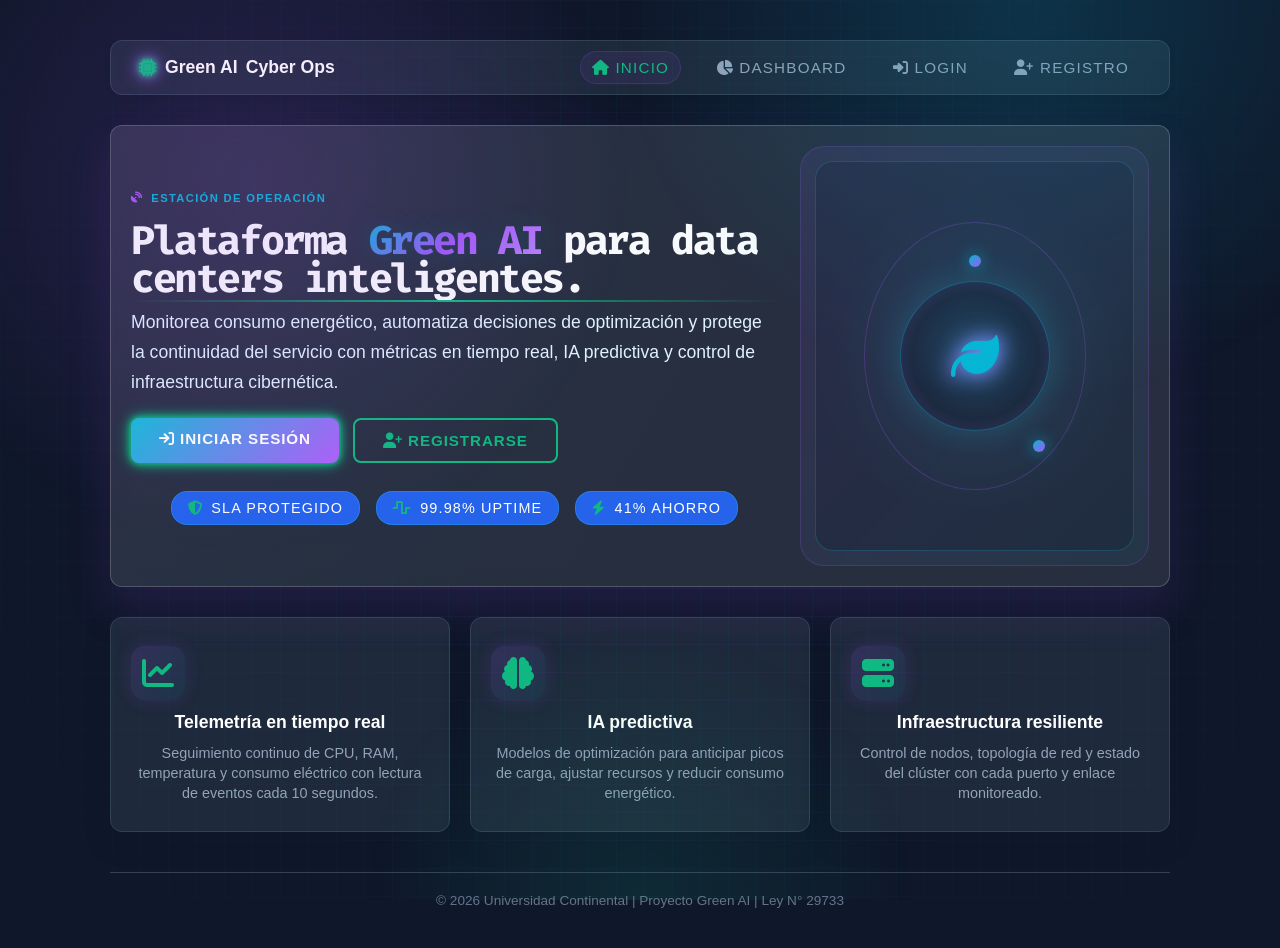
==== index.html @ 96926ebc "feat(frontend): cliente puro integrado con gateway de monitoreo" ====
<!DOCTYPE html>
<html lang="es">
<head>
  <meta charset="UTF-8" />
  <meta name="viewport" content="width=device-width, initial-scale=1.0" />
  <title>Green AI | Cyber Fleet</title>
  <link rel="preconnect" href="https://fonts.googleapis.com">
  <link rel="preconnect" href="https://fonts.gstatic.com" crossorigin>
  <link href="https://fonts.googleapis.com/css2?family=Inter:wght@400;500;600;700;800&family=Fira+Code:wght@400;500;600;700&display=swap" rel="stylesheet">
  <link rel="stylesheet" href="https://cdnjs.cloudflare.com/ajax/libs/font-awesome/6.4.0/css/all.min.css" />
  <link rel="stylesheet" href="styles.css" />
  <style>
        * {
            box-sizing: border-box;
        }

        body {
            background-color: #0f172a;
            color: #f8fafc;
            margin: 0;
            padding: 0;
            font-family: 'Segoe UI', Roboto, Helvetica, Arial, sans-serif;
            min-height: 100vh;
        }

        .landing-container {
            max-width: 1100px;
            margin: 0 auto;
            padding: 40px 20px;
        }

        /* --- NAVEGACIÓN --- */
        .navbar {
            display: flex;
            justify-content: space-between;
            align-items: center;
            padding: 16px 28px;
            background-color: #1e293b;
            border: 1px solid #334155;
            border-radius: 12px;
            margin-bottom: 30px;
            box-shadow: 0 4px 6px -1px rgba(0, 0, 0, 0.1);
        }

        .nav-brand {
            font-weight: 700;
            font-size: 1.1rem;
            color: #ffffff;
            display: flex;
            align-items: center;
            gap: 8px;
        }

        .nav-links a {
            color: #94a3b8;
            text-decoration: none;
            margin-left: 18px;
            font-weight: 500;
            font-size: 0.95rem;
            transition: color 0.2s;
        }

        .nav-links a:hover, 
        .nav-links a.active {
            color: #10b981;
        }

        /* --- HERO CARD --- */
        .hero-card {
            background-color: #1e293b;
            border: 1px solid #334155;
            border-radius: 16px;
            padding: 48px 40px;
            text-align: center;
            margin-bottom: 30px;
            box-shadow: 0 10px 15px -3px rgba(0, 0, 0, 0.3);
        }

        .hero-header {
            display: flex;
            align-items: center;
            justify-content: center;
            gap: 20px;
            margin-bottom: 32px;
        }

        .hero-logo {
            width: 64px;
            height: 64px;
            background: rgba(16, 185, 129, 0.15);
            border: 2px solid #10b981;
            border-radius: 14px;
            display: flex;
            align-items: center;
            justify-content: center;
            font-size: 32px;
            flex-shrink: 0;
        }

        .hero-text {
            text-align: left;
        }

        .hero-text h1 {
            color: #ffffff;
            margin: 0 0 6px 0;
            font-size: 1.65rem;
            font-weight: 700;
            line-height: 1.2;
        }

        .hero-text p {
            color: #94a3b8;
            margin: 0;
            font-size: 1rem;
        }

        .hero-buttons {
            display: flex;
            justify-content: center;
            gap: 16px;
        }

        /* --- BOTONES --- */
        .btn {
            padding: 12px 28px;
            border-radius: 8px;
            font-weight: 600;
            text-decoration: none;
            font-size: 0.95rem;
            display: inline-block;
            transition: all 0.2s ease;
            border: none;
            cursor: pointer;
        }

        .btn:hover {
            transform: translateY(-2px);
            box-shadow: 0 4px 12px rgba(0, 0, 0, 0.25);
        }

        .btn-blue {
            background-color: #2563eb;
            color: #ffffff;
        }

        .btn-blue:hover {
            background-color: #1d4ed8;
        }

        .btn-green {
            background-color: #10b981;
            color: #ffffff;
        }

        .btn-green:hover {
            background-color: #059669;
        }

        /* --- GRID CARACTERÍSTICAS --- */
        .features-grid {
            display: grid;
            grid-template-columns: repeat(3, 1fr);
            gap: 20px;
            margin-bottom: 40px;
        }

        @media (max-width: 768px) {
            .features-grid {
                grid-template-columns: 1fr;
            }
            .hero-header {
                flex-direction: column;
                text-align: center;
            }
            .hero-text {
                text-align: center;
            }
        }

        .feature-card {
            background-color: #1e293b;
            border: 1px solid #334155;
            border-radius: 12px;
            padding: 28px 20px;
            text-align: center;
        }

        .feature-card h3 {
            color: #ffffff;
            margin: 0 0 10px 0;
            font-size: 1.1rem;
            display: flex;
            align-items: center;
            justify-content: center;
            gap: 8px;
        }

        .feature-card p {
            color: #94a3b8;
            font-size: 0.9rem;
            line-height: 1.4;
            margin: 0;
        }

        /* --- FOOTER --- */
        footer {
            text-align: center;
            color: #64748b;
            font-size: 0.85rem;
            padding-top: 20px;
            border-top: 1px solid #334155;
        }

        /* Estilos adicionales para la temática Cyberpunk */
        .glass-panel {
            background: rgba(255, 255, 255, 0.1);
            backdrop-filter: blur(10px);
            border-radius: 12px;
            padding: 20px;
            margin-bottom: 30px;
            border: 1px solid rgba(255, 255, 255, 0.2);
        }

        .neon-icon {
            color: #10b981;
            text-shadow: 0 0 5px #10b981, 0 0 10px #10b981;
        }

        .neon-glow {
            box-shadow: 0 0 5px #10b981, 0 0 10px #10b981, 0 0 15px #10b981;
        }

        .highlight {
            color: #10b981;
            text-shadow: 0 0 5px #10b981, 0 0 10px #10b981;
        }

        .hero-title {
            font-family: 'Fira Code', monospace;
            font-size: 2.5rem;
            margin: 0 0 10px 0;
            position: relative;
            display: inline-block;
        }

        .hero-title::after {
            content: '';
            position: absolute;
            width: 100%;
            height: 2px;
            bottom: -4px;
            left: 0;
            background: linear-gradient(90deg, transparent, #10b981, transparent);
        }

        .hero-subtitle {
            font-size: 1.1rem;
            margin: 0 0 20px 0;
            color: #e0f2fe;
        }

        .btn-primary {
            background-color: #2563eb;
            color: #ffffff;
            position: relative;
            overflow: hidden;
        }

        .btn-primary::after {
            content: '';
            position: absolute;
            width: 300%;
            height: 300%;
            top: 50%;
            left: 50%;
            background: rgba(255, 255, 255, 0.1);
            transform: translate(-50%, -50%) rotate(30deg);
            z-index: 0;
            opacity: 0.7;
        }

        .btn-primary:hover {
            background-color: #1d4ed8;
        }

        .btn-secondary {
            background-color: transparent;
            color: #10b981;
            border: 2px solid #10b981;
        }

        .btn-secondary:hover {
            background-color: #10b981;
            color: #ffffff;
        }

        .feature-grid {
            display: grid;
            grid-template-columns: repeat(auto-fit, minmax(250px, 1fr));
            gap: 20px;
            margin-bottom: 40px;
        }

        .feature-card {
            background-color: #1e293b;
            border: 1px solid #334155;
            border-radius: 12px;
            padding: 28px 20px;
            text-align: center;
            transition: transform 0.3s;
        }

        .feature-card:hover {
            transform: translateY(-5px);
            box-shadow: 0 4px 12px rgba(0, 0, 0, 0.2);
        }

        .feature-icon {
            font-size: 2rem;
            margin-bottom: 12px;
            color: #10b981;
        }

        .hero-badges {
            display: flex;
            justify-content: center;
            gap: 16px;
            margin-top: 20px;
        }

        .hero-stat {
            background-color: #2563eb;
            padding: 8px 16px;
            border-radius: 16px;
            font-size: 0.9rem;
            display: flex;
            align-items: center;
            gap: 8px;
            color: #ffffff;
        }

        .hero-stat i {
            color: #10b981;
        }
    </style>
</head>
<body class="landing-page page-shell">

    <div class="landing-container">
        <!-- Navegación Superior -->
        <nav class="navbar">
            <div class="nav-brand">
                <i class="fa-solid fa-microchip neon-icon"></i>
                Green AI <span>Cyber Ops</span>
            </div>
            <div class="nav-links">
                <a class="nav-link active" href="index.html"><i class="fa-solid fa-house"></i> Inicio</a>
                <a class="nav-link" href="dashboard.html"><i class="fa-solid fa-chart-pie"></i> Dashboard</a>
                <a class="nav-link" href="login.html"><i class="fa-solid fa-right-to-bracket"></i> Login</a>
                <a class="nav-link" href="register.html"><i class="fa-solid fa-user-plus"></i> Registro</a>
            </div>
        </nav>

        <!-- Tarjeta Principal (Hero) -->
        <main class="hero-panel glass-panel">
            <div class="hero-layout">
                <div>
                    <div class="eyebrow"><i class="fa-solid fa-satellite-dish"></i> Estación de operación</div>
                    <h1 class="hero-title">Plataforma <span class="highlight">Green AI</span> para data centers inteligentes.</h1>
                    <p class="hero-subtitle">
                        Monitorea consumo energético, automatiza decisiones de optimización y protege la continuidad del servicio
                        con métricas en tiempo real, IA predictiva y control de infraestructura cibernética.
                    </p>

                    <div class="hero-actions">
                        <a class="btn btn-primary neon-glow" href="login.html"><i class="fa-solid fa-arrow-right-to-bracket"></i> Iniciar sesión</a>
                        <a class="btn btn-secondary" href="register.html"><i class="fa-solid fa-user-plus"></i> Registrarse</a>
                    </div>

                    <div class="hero-badges" aria-label="Indicadores de plataforma">
                        <span class="hero-stat"><i class="fa-solid fa-shield-halved"></i> SLA protegido</span>
                        <span class="hero-stat"><i class="fa-solid fa-wave-square"></i> 99.98% uptime</span>
                        <span class="hero-stat"><i class="fa-solid fa-bolt"></i> 41% ahorro</span>
                    </div>
                </div>

                <div class="hero-visual" aria-label="Visualización futurista">
                    <div class="hero-orbit"></div>
                    <div class="center-core"><i class="fa-solid fa-leaf neon-icon"></i></div>
                </div>
            </div>
        </main>

        <!-- Sección de Características -->
        <section class="feature-grid" aria-label="Características">
            <article class="feature-card">
                <div class="feature-icon"><i class="fa-solid fa-chart-line"></i></div>
                <h3>Telemetría en tiempo real</h3>
                <p>Seguimiento continuo de CPU, RAM, temperatura y consumo eléctrico con lectura de eventos cada 10 segundos.</p>
            </article>

            <article class="feature-card">
                <div class="feature-icon"><i class="fa-solid fa-brain"></i></div>
                <h3>IA predictiva</h3>
                <p>Modelos de optimización para anticipar picos de carga, ajustar recursos y reducir consumo energético.</p>
            </article>

            <article class="feature-card">
                <div class="feature-icon"><i class="fa-solid fa-server"></i></div>
                <h3>Infraestructura resiliente</h3>
                <p>Control de nodos, topología de red y estado del clúster con cada puerto y enlace monitoreado.</p>
            </article>
        </section>

        <!-- Pie de página -->
        <footer>
            © 2026 Universidad Continental | Proyecto Green AI | Ley N° 29733
        </footer>
    </div>

</body>
</html>
---- styles.css ----
/* ==================================================================
   VARIABLES GLOBALES & TEMAS
   ================================================================== */
:root {
  --bg-primary: #080C14;
  --bg-secondary: #0F172A;
  --bg-panel: rgba(15, 23, 42, 0.75);
  --bg-panel-strong: rgba(15, 23, 42, 0.9);
  --border-soft: rgba(168, 85, 247, 0.25);
  --border-cyan: rgba(34, 211, 238, 0.35);
  --border-green: rgba(16, 185, 129, 0.35);
  --neon-purple: #A855F7;
  --neon-purple-strong: #9333EA;
  --neon-cyan: #06B6D4;
  --neon-cyan-strong: #22D3EE;
  --neon-green: #10B981;
  --neon-amber: #F59E0B;
  --neon-red: #EF4444;
  --text-main: #E2E8F0;
  --text-strong: #F8FAFC;
  --text-muted: #94A3B8;
  --shadow-purple: rgba(168, 85, 247, 0.25);
  --shadow-cyan: rgba(6, 182, 212, 0.35);
  --shadow-green: rgba(16, 185, 129, 0.3);
  --shadow-amber: rgba(245, 158, 11, 0.3);
  --mono: 'Fira Code', 'JetBrains Mono', 'Consolas', monospace;
  --sans: 'Inter', 'Segoe UI', 'Roboto', sans-serif;
  --radius: 18px;
  --radius-sm: 12px;
  --transition: 0.25s ease;
  --primary-color: var(--neon-cyan);
  --accent-glow: rgba(34, 211, 238, 0.28);
}

/* Paleta Modo Claro */
body.light-mode {
    --bg-primary: #f8fafc;
    --bg-secondary: #ffffff;
    --bg-card: #ffffff;
    --border-color: #e2e8f0;
    
    --text-main: #0f172a;
    --text-muted: #64748b;

    --badge-green-bg: rgba(16, 185, 129, 0.12);
    --badge-cyan-bg: rgba(6, 182, 212, 0.12);
    --badge-violet-bg: rgba(139, 92, 246, 0.12);
}

/* ==================================================================
   ESTILOS GENERALES
   ================================================================== */
* {
  box-sizing: border-box;
}

html {
  scroll-behavior: smooth;
}

body {
  margin: 0;
  min-height: 100vh;
  background: var(--bg-primary);
  color: var(--text-main);
  font-family: var(--sans);
  position: relative;
  overflow-x: hidden;
}

body::before {
  content: "";
  position: fixed;
  inset: 0;
  background-image:
    linear-gradient(rgba(168, 85, 247, 0.06) 1px, transparent 1px),
    linear-gradient(90deg, rgba(6, 182, 212, 0.06) 1px, transparent 1px);
  background-size: 28px 28px;
  mask-image: radial-gradient(circle at center, rgba(0,0,0,1), rgba(0,0,0,0.2));
  pointer-events: none;
  z-index: 0;
}

body::after {
  content: "";
  position: fixed;
  inset: 0;
  background: radial-gradient(circle at 20% 20%, rgba(168, 85, 247, 0.16), transparent 30%),
    radial-gradient(circle at 80% 0%, rgba(6, 182, 212, 0.18), transparent 30%),
    radial-gradient(circle at 50% 100%, rgba(16, 185, 129, 0.12), transparent 25%);
  pointer-events: none;
  z-index: 0;
}

img, svg, canvas {
  display: block;
  max-width: 100%;
}

a {
  color: inherit;
  text-decoration: none;
}

button, input, select {
  font: inherit;
}

.mono {
  font-family: var(--mono);
}

.glass-panel {
  background: var(--bg-panel);
  backdrop-filter: blur(16px);
  border: 1px solid var(--border-soft);
  box-shadow: 0 8px 32px 0 var(--shadow-purple);
}

.neon-glow {
  box-shadow: 0 0 20px rgba(6, 182, 212, 0.55);
}

.neon-icon {
  filter: drop-shadow(0 0 8px rgba(168, 85, 247, 0.85));
}

.status-dot {
  display: inline-flex;
  align-items: center;
  justify-content: center;
  width: 10px;
  height: 10px;
  border-radius: 50%;
  background: var(--neon-green);
  box-shadow: 0 0 14px rgba(16, 185, 129, 0.9);
}

.page-shell {
  position: relative;
  z-index: 1;
}

.topbar {
  width: min(1280px, calc(100% - 32px));
  margin: 28px auto 24px;
  display: flex;
  align-items: center;
  justify-content: space-between;
  gap: 16px;
  padding: 18px 26px;
  border-radius: var(--radius);
  background: rgba(15, 23, 42, 0.7);
  border: 1px solid var(--border-soft);
  box-shadow: 0 18px 38px rgba(15, 23, 42, 0.3);
}

.brand-group {
  display: flex;
  align-items: center;
  gap: 12px;
}

.brand-mark {
  width: 40px;
  height: 40px;
  display: grid;
  place-items: center;
  border-radius: 12px;
  background: linear-gradient(135deg, rgba(168, 85, 247, 0.18), rgba(6, 182, 212, 0.13));
  border: 1px solid rgba(168, 85, 247, 0.5);
  color: var(--neon-cyan);
  box-shadow: 0 0 20px rgba(6, 182, 212, 0.2);
}

.brand-name {
  font-weight: 700;
  font-size: 1.1rem;
  letter-spacing: 0.08em;
  text-transform: uppercase;
}

.brand-name span {
  color: var(--text-muted);
  font-weight: 600;
}

.brand-badge {
  display: inline-flex;
  align-items: center;
  gap: 8px;
  padding: 6px 10px;
  border-radius: 999px;
  font-size: 0.72rem;
  letter-spacing: 0.08em;
  text-transform: uppercase;
  color: var(--neon-cyan);
  background: rgba(6, 182, 212, 0.08);
  border: 1px solid rgba(6, 182, 212, 0.25);
}

.topbar-actions {
  display: flex;
  align-items: center;
  gap: 12px;
  flex-wrap: wrap;
  justify-content: flex-end;
}

.cluster-pill {
  display: inline-flex;
  align-items: center;
  gap: 9px;
  padding: 8px 12px;
  font-size: 0.72rem;
  letter-spacing: 0.08em;
  text-transform: uppercase;
  border-radius: 999px;
  background: rgba(16, 185, 129, 0.08);
  border: 1px solid rgba(16, 185, 129, 0.4);
  color: var(--neon-green);
}

.clock {
  min-width: 110px;
  text-align: center;
  padding: 8px 12px;
  border-radius: 10px;
  background: rgba(15, 23, 42, 0.9);
  border: 1px solid rgba(168, 85, 247, 0.2);
  font-family: var(--mono);
  font-size: 0.82rem;
  color: var(--text-strong);
}

.user-pill {
  display: inline-flex;
  align-items: center;
  gap: 8px;
  padding: 8px 12px;
  border-radius: 10px;
  background: rgba(168, 85, 247, 0.08);
  border: 1px solid rgba(168, 85, 247, 0.18);
  color: var(--text-strong);
}

.role-pill {
  display: inline-flex;
  align-items: center;
  justify-content: center;
  padding: 8px 12px;
  border-radius: 999px;
  background: rgba(6, 182, 212, 0.08);
  border: 1px solid rgba(6, 182, 212, 0.3);
  color: var(--neon-cyan);
  letter-spacing: 0.08em;
  font-size: 0.68rem;
  text-transform: uppercase;
  font-weight: 700;
}

.user-pill i {
  color: var(--neon-purple);
}

.btn {
  border: 1px solid transparent;
  border-radius: 12px;
  padding: 10px 18px;
  font-weight: 700;
  letter-spacing: 0.06em;
  text-transform: uppercase;
  font-size: 0.72rem;
  display: inline-flex;
  align-items: center;
  justify-content: center;
  gap: 8px;
  cursor: pointer;
  transition: transform var(--transition), box-shadow var(--transition), border-color var(--transition), background var(--transition);
}

.btn:hover {
  transform: translateY(-1px);
}

.btn-primary {
  background: linear-gradient(135deg, var(--neon-cyan) 0%, var(--neon-purple) 100%);
  color: var(--text-strong);
  box-shadow: 0 0 22px rgba(6, 182, 212, 0.32);
}

.btn-primary:hover {
  box-shadow: 0 0 26px rgba(6, 182, 212, 0.6);
}

.btn-secondary {
  background: rgba(15, 23, 42, 0.7);
  border-color: rgba(148, 163, 184, 0.2);
  color: var(--text-strong);
}

.btn-secondary:hover {
  border-color: rgba(6, 182, 212, 0.32);
  box-shadow: 0 0 18px rgba(6, 182, 212, 0.08);
}

.landing-shell,
.auth-shell,
.dashboard-shell,
.network-shell {
  width: min(1280px, calc(100% - 32px));
  margin: 0 auto 36px;
  position: relative;
  z-index: 1;
}

.landing-nav {
  margin-top: 28px;
  display: flex;
  justify-content: space-between;
  align-items: center;
  gap: 16px;
  padding: 18px 24px;
  border-radius: var(--radius);
  background: rgba(15, 23, 42, 0.65);
  border: 1px solid var(--border-soft);
  box-shadow: 0 12px 32px rgba(168, 85, 247, 0.08);
}

.landing-nav .nav-links {
  display: flex;
  align-items: center;
  gap: 14px;
  flex-wrap: wrap;
}

.nav-link {
  color: var(--text-muted);
  font-size: 0.8rem;
  letter-spacing: 0.08em;
  text-transform: uppercase;
  padding: 8px 12px;
  border-radius: 999px;
  transition: color var(--transition), background var(--transition), box-shadow var(--transition);
}

.nav-link:hover,
.nav-link.active {
  background: rgba(168, 85, 247, 0.08);
  color: var(--text-strong);
  box-shadow: inset 0 0 0 1px rgba(168, 85, 247, 0.18);
}

.hero-panel {
  margin-top: 24px;
  padding: 44px 32px;
  border-radius: 26px;
  background: linear-gradient(160deg, rgba(15, 23, 42, 0.9), rgba(15, 23, 42, 0.72));
  border: 1px solid var(--border-soft);
  box-shadow: 0 24px 48px rgba(168, 85, 247, 0.12);
  position: relative;
  overflow: hidden;
}

.hero-panel::before {
  content: "";
  position: absolute;
  inset: 0;
  background: linear-gradient(120deg, rgba(168, 85, 247, 0.05), rgba(6, 182, 212, 0.02), transparent 60%);
  pointer-events: none;
}

.hero-layout {
  position: relative;
  display: grid;
  grid-template-columns: 1.3fr 0.7fr;
  gap: 22px;
  align-items: center;
}

.eyebrow {
  display: inline-flex;
  align-items: center;
  gap: 8px;
  color: var(--neon-cyan);
  font-size: 0.7rem;
  font-weight: 700;
  letter-spacing: 0.12em;
  text-transform: uppercase;
  margin-bottom: 18px;
}

.eyebrow i {
  color: var(--neon-purple);
}

.hero-title {
  font-size: clamp(2.5rem, 5vw, 4.4rem);
  line-height: 0.96;
  margin: 0 0 18px;
  letter-spacing: -0.06em;
}

.hero-title .highlight {
  background: linear-gradient(135deg, var(--neon-cyan) 0%, var(--neon-purple) 48%, #C084FC 100%);
  -webkit-background-clip: text;
  background-clip: text;
  color: transparent;
  text-shadow: 0 0 30px rgba(6, 182, 212, 0.2);
}

.hero-subtitle {
  max-width: 670px;
  margin: 0 0 28px;
  color: var(--text-muted);
  font-size: 1.05rem;
  line-height: 1.7;
}

.hero-actions {
  display: flex;
  flex-wrap: wrap;
  gap: 14px;
  margin-bottom: 28px;
}

.hero-badges {
  display: flex;
  flex-wrap: wrap;
  gap: 10px;
}

.hero-stat {
  padding: 10px 14px;
  border-radius: 999px;
  border: 1px solid rgba(34, 211, 238, 0.25);
  background: rgba(6, 182, 212, 0.06);
  color: var(--neon-cyan);
  font-size: 0.74rem;
  letter-spacing: 0.08em;
  text-transform: uppercase;
}

.hero-visual {
  position: relative;
  height: min(420px, 42vw);
  min-height: 260px;
  border-radius: 24px;
  background: linear-gradient(135deg, rgba(168, 85, 247, 0.1), rgba(6, 182, 212, 0.06));
  border: 1px solid rgba(168, 85, 247, 0.2);
  overflow: hidden;
}

.hero-visual::before {
  content: "";
  position: absolute;
  inset: 14px;
  border-radius: 18px;
  border: 1px solid rgba(34, 211, 238, 0.2);
  background: radial-gradient(circle at center, rgba(6, 182, 212, 0.08), rgba(15, 23, 42, 0.25) 65%);
}

.hero-orbit {
  position: absolute;
  inset: 18% 18%;
  border-radius: 50%;
  border: 1px solid rgba(168, 85, 247, 0.25);
  animation: spin 14s linear infinite;
}

.hero-orbit::before,
.hero-orbit::after {
  content: "";
  position: absolute;
  width: 12px;
  height: 12px;
  border-radius: 50%;
  background: linear-gradient(135deg, var(--neon-cyan), var(--neon-purple));
  box-shadow: 0 0 16px rgba(6, 182, 212, 0.8);
}

.hero-orbit::before {
  top: 12%;
  left: 50%;
  transform: translateX(-50%);
}

.hero-orbit::after {
  bottom: 14%;
  right: 18%;
}

.center-core {
  position: absolute;
  inset: 50% auto auto 50%;
  transform: translate(-50%, -50%);
  width: 150px;
  height: 150px;
  border-radius: 50%;
  display: grid;
  place-items: center;
  background: radial-gradient(circle, rgba(6, 182, 212, 0.12), rgba(15, 23, 42, 0.4) 60%, rgba(168, 85, 247, 0.18));
  border: 1px solid rgba(6, 182, 212, 0.35);
  box-shadow: 0 0 32px rgba(34, 211, 238, 0.2);
}

.center-core i {
  font-size: 3rem;
  color: var(--neon-cyan);
  text-shadow: 0 0 22px rgba(34, 211, 238, 0.6);
}

.feature-grid {
  display: grid;
  grid-template-columns: repeat(3, minmax(0, 1fr));
  gap: 18px;
  margin-top: 26px;
}

.feature-card {
  padding: 26px 18px 20px;
  border-radius: 18px;
  background: rgba(15, 23, 42, 0.72);
  border: 1px solid rgba(168, 85, 247, 0.22);
  box-shadow: 0 10px 28px rgba(15, 23, 42, 0.2);
  transition: transform var(--transition), border-color var(--transition), box-shadow var(--transition);
}

.feature-card:hover {
  transform: translateY(-4px);
  border-color: rgba(168, 85, 247, 0.5);
  box-shadow: 0 14px 38px rgba(168, 85, 247, 0.12);
}

.feature-icon {
  width: 54px;
  height: 54px;
  display: grid;
  place-items: center;
  border-radius: 14px;
  background: linear-gradient(135deg, rgba(168, 85, 247, 0.16), rgba(6, 182, 212, 0.08));
  color: var(--neon-purple);
  margin-bottom: 14px;
  font-size: 1.5rem;
  box-shadow: 0 0 18px rgba(168, 85, 247, 0.15);
}

.feature-card h3 {
  margin: 0 0 10px;
  font-size: 1.1rem;
  color: var(--text-strong);
}

.feature-card p {
  margin: 0;
  color: var(--text-muted);
  line-height: 1.65;
}

.auth-shell {
  min-height: calc(100vh - 90px);
  display: grid;
  place-items: center;
  padding: 20px 0;
}

.auth-panel {
  width: min(480px, calc(100% - 20px));
  padding: 28px 24px 24px;
  border-radius: 24px;
  background: rgba(15, 23, 42, 0.75);
  border: 1px solid rgba(168, 85, 247, 0.3);
  backdrop-filter: blur(16px);
  box-shadow: 0 16px 42px rgba(168, 85, 247, 0.14);
  position: relative;
  overflow: hidden;
}

.auth-panel::before {
  content: "";
  position: absolute;
  inset: -1px;
  border-radius: inherit;
  background: linear-gradient(90deg, rgba(168, 85, 247, 0.4), rgba(6, 182, 212, 0.55), rgba(16, 185, 129, 0.4), rgba(168, 85, 247, 0.4));
  background-size: 200% 100%;
  animation: gradientMove 6s linear infinite;
  z-index: 0;
  mask: linear-gradient(#fff 0 0) content-box, linear-gradient(#fff 0 0);
  -webkit-mask: linear-gradient(#fff 0 0) content-box, linear-gradient(#fff 0 0);
  mask-composite: exclude;
  -webkit-mask-composite: xor;
  padding: 1px;
}

.auth-panel > * {
  position: relative;
  z-index: 1;
}

.auth-topbar {
  display: flex;
  align-items: center;
  justify-content: space-between;
  gap: 10px;
  margin-bottom: 18px;
}

.auth-brand {
  display: inline-flex;
  align-items: center;
  gap: 8px;
  font-weight: 700;
  letter-spacing: 0.06em;
  text-transform: uppercase;
}

.auth-link {
  color: var(--text-muted);
  font-size: 0.78rem;
  letter-spacing: 0.06em;
  text-transform: uppercase;
}

.auth-link:hover {
  color: var(--neon-cyan);
}

.auth-header {
  text-align: center;
  margin-bottom: 22px;
}

.auth-header h1 {
  margin: 0 0 8px;
  font-size: clamp(1.7rem, 3vw, 2.1rem);
  color: var(--text-strong);
  letter-spacing: 0.08em;
  text-transform: uppercase;
}

.auth-header p {
  margin: 0;
  color: var(--text-muted);
  font-size: 0.88rem;
  line-height: 1.6;
}

.form-grid {
  display: grid;
  gap: 18px;
}

.input-group {
  position: relative;
}

.input-group i {
  position: absolute;
  left: 14px;
  top: 50%;
  transform: translateY(-50%);
  color: var(--text-muted);
}

.input-group input,
.input-group select {
  width: 100%;
  background: rgba(8, 12, 20, 0.8);
  border: 1px solid rgba(148, 163, 184, 0.18);
  border-radius: 12px;
  height: 52px;
  padding: 0 14px 0 42px;
  color: var(--text-main);
  transition: border-color var(--transition), box-shadow var(--transition), transform var(--transition);
}

.input-group input::placeholder {
  color: rgba(148, 163, 184, 0.9);
}

.input-group input:focus,
.input-group select:focus {
  outline: none;
  border-color: rgba(6, 182, 212, 0.9);
  box-shadow: 0 0 14px rgba(6, 182, 212, 0.35);
}

.input-group select {
  appearance: none;
}

.password-strength {
  margin-top: 8px;
}

.strength-meter {
  height: 8px;
  border-radius: 999px;
  background: rgba(148, 163, 184, 0.12);
  overflow: hidden;
  border: 1px solid rgba(148, 163, 184, 0.15);
}

.strength-fill {
  width: 0%;
  height: 100%;
  border-radius: inherit;
  transition: width 0.25s ease, background 0.25s ease;
  background: #ef4444;
}

.strength-text {
  margin-top: 6px;
  font-size: 0.72rem;
  letter-spacing: 0.06em;
  text-transform: uppercase;
  color: var(--text-muted);
}

.submit-btn {
  width: 100%;
  height: 52px;
  margin-top: 4px;
}

.form-footer {
  margin-top: 18px;
  text-align: center;
  color: var(--text-muted);
  font-size: 0.82rem;
}

.form-footer a {
  color: var(--neon-cyan);
}

.message-box {
  min-height: 22px;
  margin-top: 14px;
  text-align: center;
  font-size: 0.8rem;
  font-weight: 600;
}

.dashboard-shell {
  padding-bottom: 12px;
}

.kpi-grid {
  display: grid;
  grid-template-columns: repeat(4, minmax(0, 1fr));
  gap: 18px;
  margin-bottom: 20px;
}

.kpi-card {
  position: relative;
  padding: 20px 18px 16px;
  background: rgba(15, 23, 42, 0.76);
  border: 1px solid rgba(168, 85, 247, 0.18);
  border-radius: 20px;
  box-shadow: 0 12px 26px rgba(15, 23, 42, 0.2);
  transition: transform var(--transition), border-color var(--transition), box-shadow var(--transition);
  overflow: hidden;
}

.kpi-card::before {
  content: "";
  position: absolute;
  inset: -35% auto auto -20%;
  width: 180px;
  height: 180px;
  border-radius: 50%;
  background: radial-gradient(circle, rgba(168, 85, 247, 0.14), transparent 70%);
  pointer-events: none;
}

.kpi-card:hover {
  transform: translateY(-4px);
  border-color: rgba(6, 182, 212, 0.28);
  box-shadow: 0 16px 28px rgba(6, 182, 212, 0.09);
}

.kpi-head {
  display: flex;
  align-items: center;
  justify-content: space-between;
  gap: 12px;
  margin-bottom: 18px;
}

.kpi-icon {
  width: 42px;
  height: 42px;
  display: grid;
  place-items: center;
  border-radius: 12px;
  color: var(--text-strong);
  background: linear-gradient(135deg, rgba(168, 85, 247, 0.18), rgba(6, 182, 212, 0.12));
  border: 1px solid rgba(168, 85, 247, 0.2);
  box-shadow: 0 0 24px rgba(168, 85, 247, 0.1);
}

/* ================ Carousel: smooth infinite slide ================ */
.server-carousel-viewport {
  overflow: hidden;
  position: relative;
  width: 100%;
  max-width: 900px;
  margin: 8px auto 0;
  min-height: 260px;
  display: flex;
  align-items: center;
  justify-content: center;
}

/* ensure hardware-cards container centers its child viewport */
#hardware-cards {
  display: grid;
  grid-template-columns: repeat(4, minmax(0, 1fr));
  gap: 18px;
  width: 100%;
  max-width: 1100px;
  min-height: 220px;
  opacity: 1;
  visibility: visible;
  align-items: stretch;
  justify-items: stretch;
}
.server-grid {
  display: grid;
  grid-template-columns: repeat(2, 1fr);
  gap: 20px;
  width: 100%;
  max-width: 900px;
  margin: 0 auto;
  justify-items: center;
  padding: 12px;
}
.server-card {
  transition: opacity 0.35s ease, transform 0.35s ease;
}

/* Fade animations for block transitions */
.fade-out { opacity: 0.0; transform: translateY(10px); transition: opacity 0.6s ease, transform 0.6s ease; }
.fade-in { opacity: 1; transform: translateY(0); transition: opacity 0.6s ease, transform 0.6s ease; }
.server-card {
  background: linear-gradient(180deg, rgba(255,255,255,0.02), rgba(255,255,255,0.01));
  border-radius: 12px;
  padding: 14px;
  border: 1px solid rgba(148, 163, 184, 0.06);
}

/* container-level slide animations (JS toggles classes on #hardware-cards) */
.slide-next .server-carousel-track {
  animation: slideNext 0.65s cubic-bezier(0.22, 1, 0.36, 1) forwards;
}
.slide-prev .server-carousel-track {
  animation: slidePrev 0.65s cubic-bezier(0.22, 1, 0.36, 1) forwards;
}

@keyframes slideNext {
  0% { transform: translateX(20%); opacity: 0; }
  100% { transform: translateX(0); opacity: 1; }
}

@keyframes slidePrev {
  0% { transform: translateX(-20%); opacity: 0; }
  100% { transform: translateX(0); opacity: 1; }
}

/* ================ Physical Rack (hyperrealistic) ================ */
.physical-rack {
  display: flex;
  gap: 18px;
  padding: 18px;
  align-items: flex-start;
  justify-content: center;
}
.rack-cabinet {
  width: 100%;
  min-height: 420px;
  border-radius: 14px;
  padding: 12px 10px 10px;
  background: linear-gradient(180deg, rgba(10,12,16,0.9), rgba(20,24,30,0.85));
  border: 1px solid rgba(255,255,255,0.04);
  box-shadow: 0 18px 50px rgba(2,6,23,0.6), inset 0 1px 0 rgba(255,255,255,0.02);
  display: flex;
  flex-direction: column;
  align-items: center;
  transition: transform 0.2s ease, border-color 0.2s ease;
}

.rack-cabinet:hover {
  transform: translateY(-4px);
  border-color: rgba(0, 255, 170, 0.25);
}

.page-bar {
  position: relative;
  appearance: none;
  border: none;
  width: 12px;
  height: 12px;
  border-radius: 50%;
  background: rgba(148, 163, 184, 0.18);
  cursor: pointer;
  overflow: hidden;
  transition: all 0.3s ease;
}

.page-bar::before {
  content: "";
  position: absolute;
  inset: 0;
  width: 100%;
  height: 100%;
  border-radius: inherit;
  background: linear-gradient(90deg, rgba(34, 211, 238, 0.9), rgba(16, 185, 129, 0.9));
  transform: scaleX(0);
  transform-origin: left center;
  opacity: 0.6;
}

.page-bar.active {
  width: 28px;
  height: 12px;
  border-radius: 999px;
  background: rgba(6, 182, 212, 0.18);
  box-shadow: 0 0 18px rgba(0, 255, 170, 0.35);
}

.page-bar.active::before {
  animation: progressBarFill 6s linear forwards;
}

@keyframes progressBarFill {
  0% { transform: scaleX(0); }
  100% { transform: scaleX(1); }
}

.floating-tooltip {
  position: fixed;
  display: none;
  pointer-events: none;
  z-index: 9999;
  padding: 10px 12px;
  border-radius: 10px;
  background: rgba(7, 14, 24, 0.96);
  border: 1px solid rgba(34,211,238,0.2);
  color: var(--text-strong);
  font-size: 0.74rem;
  line-height: 1.6;
  box-shadow: 0 10px 30px rgba(2,6,23,0.7), 0 0 18px rgba(34,211,238,0.18);
  white-space: nowrap;
}

.floating-tooltip strong {
  color: var(--neon-cyan);
}

/* ==================================================================
   VARIABLES GLOBALES & TEMAS
   ================================================================== */
:root {
  --bg-primary: #080C14;
  --bg-secondary: #0F172A;
  --bg-panel: rgba(15, 23, 42, 0.75);
  --bg-panel-strong: rgba(15, 23, 42, 0.9);
  --border-soft: rgba(168, 85, 247, 0.25);
  --border-cyan: rgba(34, 211, 238, 0.35);
  --border-green: rgba(16, 185, 129, 0.35);
  --neon-purple: #A855F7;
  --neon-purple-strong: #9333EA;
  --neon-cyan: #06B6D4;
  --neon-cyan-strong: #22D3EE;
  --neon-green: #10B981;
  --neon-amber: #F59E0B;
  --neon-red: #EF4444;
  --text-main: #E2E8F0;
  --text-strong: #F8FAFC;
  --text-muted: #94A3B8;
  --shadow-purple: rgba(168, 85, 247, 0.25);
  --shadow-cyan: rgba(6, 182, 212, 0.35);
  --shadow-green: rgba(16, 185, 129, 0.3);
  --shadow-amber: rgba(245, 158, 11, 0.3);
  --mono: 'Fira Code', 'JetBrains Mono', 'Consolas', monospace;
  --sans: 'Inter', 'Segoe UI', 'Roboto', sans-serif;
  --radius: 18px;
  --radius-sm: 12px;
  --transition: 0.25s ease;
  --primary-color: var(--neon-cyan);
  --accent-glow: rgba(34, 211, 238, 0.28);
}

/* Paleta Modo Claro */
body.light-mode {
    --bg-primary: #f8fafc;
    --bg-secondary: #ffffff;
    --bg-card: #ffffff;
    --border-color: #e2e8f0;
    
    --text-main: #0f172a;
    --text-muted: #64748b;

    --badge-green-bg: rgba(16, 185, 129, 0.12);
    --badge-cyan-bg: rgba(6, 182, 212, 0.12);
    --badge-violet-bg: rgba(139, 92, 246, 0.12);
}

/* ==================================================================
   ESTILOS GENERALES
   ================================================================== */
* {
  box-sizing: border-box;
}

html {
  scroll-behavior: smooth;
}

body {
  margin: 0;
  min-height: 100vh;
  background: var(--bg-primary);
  color: var(--text-main);
  font-family: var(--sans);
  position: relative;
  overflow-x: hidden;
}

body::before {
  content: "";
  position: fixed;
  inset: 0;
  background-image:
    linear-gradient(rgba(168, 85, 247, 0.06) 1px, transparent 1px),
    linear-gradient(90deg, rgba(6, 182, 212, 0.06) 1px, transparent 1px);
  background-size: 28px 28px;
  mask-image: radial-gradient(circle at center, rgba(0,0,0,1), rgba(0,0,0,0.2));
  pointer-events: none;
  z-index: 0;
}

body::after {
  content: "";
  position: fixed;
  inset: 0;
  background: radial-gradient(circle at 20% 20%, rgba(168, 85, 247, 0.16), transparent 30%),
    radial-gradient(circle at 80% 0%, rgba(6, 182, 212, 0.18), transparent 30%),
    radial-gradient(circle at 50% 100%, rgba(16, 185, 129, 0.12), transparent 25%);
  pointer-events: none;
  z-index: 0;
}

img, svg, canvas {
  display: block;
  max-width: 100%;
}

a {
  color: inherit;
  text-decoration: none;
}

button, input, select {
  font: inherit;
}

.mono {
  font-family: var(--mono);
}

.glass-panel {
  background: var(--bg-panel);
  backdrop-filter: blur(16px);
  border: 1px solid var(--border-soft);
  box-shadow: 0 8px 32px 0 var(--shadow-purple);
}

.neon-glow {
  box-shadow: 0 0 20px rgba(6, 182, 212, 0.55);
}

.neon-icon {
  filter: drop-shadow(0 0 8px rgba(168, 85, 247, 0.85));
}

.status-dot {
  display: inline-flex;
  align-items: center;
  justify-content: center;
  width: 10px;
  height: 10px;
  border-radius: 50%;
  background: var(--neon-green);
  box-shadow: 0 0 14px rgba(16, 185, 129, 0.9);
}

.page-shell {
  position: relative;
  z-index: 1;
}

.topbar {
  width: min(1280px, calc(100% - 32px));
  margin: 28px auto 24px;
  display: flex;
  align-items: center;
  justify-content: space-between;
  gap: 16px;
  padding: 18px 26px;
  border-radius: var(--radius);
  background: rgba(15, 23, 42, 0.7);
  border: 1px solid var(--border-soft);
  box-shadow: 0 18px 38px rgba(15, 23, 42, 0.3);
}

.brand-group {
  display: flex;
  align-items: center;
  gap: 12px;
}

.brand-mark {
  width: 40px;
  height: 40px;
  display: grid;
  place-items: center;
  border-radius: 12px;
  background: linear-gradient(135deg, rgba(168, 85, 247, 0.18), rgba(6, 182, 212, 0.13));
  border: 1px solid rgba(168, 85, 247, 0.5);
  color: var(--neon-cyan);
  box-shadow: 0 0 20px rgba(6, 182, 212, 0.2);
}

.brand-name {
  font-weight: 700;
  font-size: 1.1rem;
  letter-spacing: 0.08em;
  text-transform: uppercase;
}

.brand-name span {
  color: var(--text-muted);
  font-weight: 600;
}

.brand-badge {
  display: inline-flex;
  align-items: center;
  gap: 8px;
  padding: 6px 10px;
  border-radius: 999px;
  font-size: 0.72rem;
  letter-spacing: 0.08em;
  text-transform: uppercase;
  color: var(--neon-cyan);
  background: rgba(6, 182, 212, 0.08);
  border: 1px solid rgba(6, 182, 212, 0.25);
}

.topbar-actions {
  display: flex;
  align-items: center;
  gap: 12px;
  flex-wrap: wrap;
  justify-content: flex-end;
}

.cluster-pill {
  display: inline-flex;
  align-items: center;
  gap: 9px;
  padding: 8px 12px;
  font-size: 0.72rem;
  letter-spacing: 0.08em;
  text-transform: uppercase;
  border-radius: 999px;
  background: rgba(16, 185, 129, 0.08);
  border: 1px solid rgba(16, 185, 129, 0.4);
  color: var(--neon-green);
}

.clock {
  min-width: 110px;
  text-align: center;
  padding: 8px 12px;
  border-radius: 10px;
  background: rgba(15, 23, 42, 0.9);
  border: 1px solid rgba(168, 85, 247, 0.2);
  font-family: var(--mono);
  font-size: 0.82rem;
  color: var(--text-strong);
}

.user-pill {
  display: inline-flex;
  align-items: center;
  gap: 8px;
  padding: 8px 12px;
  border-radius: 10px;
  background: rgba(168, 85, 247, 0.08);
  border: 1px solid rgba(168, 85, 247, 0.18);
  color: var(--text-strong);
}

.role-pill {
  display: inline-flex;
  align-items: center;
  justify-content: center;
  padding: 8px 12px;
  border-radius: 999px;
  background: rgba(6, 182, 212, 0.08);
  border: 1px solid rgba(6, 182, 212, 0.3);
  color: var(--neon-cyan);
  letter-spacing: 0.08em;
  font-size: 0.68rem;
  text-transform: uppercase;
  font-weight: 700;
}

.user-pill i {
  color: var(--neon-purple);
}

.btn {
  border: 1px solid transparent;
  border-radius: 12px;
  padding: 10px 18px;
  font-weight: 700;
  letter-spacing: 0.06em;
  text-transform: uppercase;
  font-size: 0.72rem;
  display: inline-flex;
  align-items: center;
  justify-content: center;
  gap: 8px;
  cursor: pointer;
  transition: transform var(--transition), box-shadow var(--transition), border-color var(--transition), background var(--transition);
}

.btn:hover {
  transform: translateY(-1px);
}

.btn-primary {
  background: linear-gradient(135deg, var(--neon-cyan) 0%, var(--neon-purple) 100%);
  color: var(--text-strong);
  box-shadow: 0 0 22px rgba(6, 182, 212, 0.32);
}

.btn-primary:hover {
  box-shadow: 0 0 26px rgba(6, 182, 212, 0.6);
}

.btn-secondary {
  background: rgba(15, 23, 42, 0.7);
  border-color: rgba(148, 163, 184, 0.2);
  color: var(--text-strong);
}

.btn-secondary:hover {
  border-color: rgba(6, 182, 212, 0.32);
  box-shadow: 0 0 18px rgba(6, 182, 212, 0.08);
}

.landing-shell,
.auth-shell,
.dashboard-shell,
.network-shell {
  width: min(1280px, calc(100% - 32px));
  margin: 0 auto 36px;
  position: relative;
  z-index: 1;
}

.landing-nav {
  margin-top: 28px;
  display: flex;
  justify-content: space-between;
  align-items: center;
  gap: 16px;
  padding: 18px 24px;
  border-radius: var(--radius);
  background: rgba(15, 23, 42, 0.65);
  border: 1px solid var(--border-soft);
  box-shadow: 0 12px 32px rgba(168, 85, 247, 0.08);
}

.landing-nav .nav-links {
  display: flex;
  align-items: center;
  gap: 14px;
  flex-wrap: wrap;
}

.nav-link {
  color: var(--text-muted);
  font-size: 0.8rem;
  letter-spacing: 0.08em;
  text-transform: uppercase;
  padding: 8px 12px;
  border-radius: 999px;
  transition: color var(--transition), background var(--transition), box-shadow var(--transition);
}

.nav-link:hover,
.nav-link.active {
  background: rgba(168, 85, 247, 0.08);
  color: var(--text-strong);
  box-shadow: inset 0 0 0 1px rgba(168, 85, 247, 0.18);
}

.hero-panel {
  margin-top: 24px;
  padding: 44px 32px;
  border-radius: 26px;
  background: linear-gradient(160deg, rgba(15, 23, 42, 0.9), rgba(15, 23, 42, 0.72));
  border: 1px solid var(--border-soft);
  box-shadow: 0 24px 48px rgba(168, 85, 247, 0.12);
  position: relative;
  overflow: hidden;
}

.hero-panel::before {
  content: "";
  position: absolute;
  inset: 0;
  background: linear-gradient(120deg, rgba(168, 85, 247, 0.05), rgba(6, 182, 212, 0.02), transparent 60%);
  pointer-events: none;
}

.hero-layout {
  position: relative;
  display: grid;
  grid-template-columns: 1.3fr 0.7fr;
  gap: 22px;
  align-items: center;
}

.eyebrow {
  display: inline-flex;
  align-items: center;
  gap: 8px;
  color: var(--neon-cyan);
  font-size: 0.7rem;
  font-weight: 700;
  letter-spacing: 0.12em;
  text-transform: uppercase;
  margin-bottom: 18px;
}

.eyebrow i {
  color: var(--neon-purple);
}

.hero-title {
  font-size: clamp(2.5rem, 5vw, 4.4rem);
  line-height: 0.96;
  margin: 0 0 18px;
  letter-spacing: -0.06em;
}

.hero-title .highlight {
  background: linear-gradient(135deg, var(--neon-cyan) 0%, var(--neon-purple) 48%, #C084FC 100%);
  -webkit-background-clip: text;
  background-clip: text;
  color: transparent;
  text-shadow: 0 0 30px rgba(6, 182, 212, 0.2);
}

.hero-subtitle {
  max-width: 670px;
  margin: 0 0 28px;
  color: var(--text-muted);
  font-size: 1.05rem;
  line-height: 1.7;
}

.hero-actions {
  display: flex;
  flex-wrap: wrap;
  gap: 14px;
  margin-bottom: 28px;
}

.hero-badges {
  display: flex;
  flex-wrap: wrap;
  gap: 10px;
}

.hero-stat {
  padding: 10px 14px;
  border-radius: 999px;
  border: 1px solid rgba(34, 211, 238, 0.25);
  background: rgba(6, 182, 212, 0.06);
  color: var(--neon-cyan);
  font-size: 0.74rem;
  letter-spacing: 0.08em;
  text-transform: uppercase;
}

.hero-visual {
  position: relative;
  height: min(420px, 42vw);
  min-height: 260px;
  border-radius: 24px;
  background: linear-gradient(135deg, rgba(168, 85, 247, 0.1), rgba(6, 182, 212, 0.06));
  border: 1px solid rgba(168, 85, 247, 0.2);
  overflow: hidden;
}

.hero-visual::before {
  content: "";
  position: absolute;
  inset: 14px;
  border-radius: 18px;
  border: 1px solid rgba(34, 211, 238, 0.2);
  background: radial-gradient(circle at center, rgba(6, 182, 212, 0.08), rgba(15, 23, 42, 0.25) 65%);
}

.hero-orbit {
  position: absolute;
  inset: 18% 18%;
  border-radius: 50%;
  border: 1px solid rgba(168, 85, 247, 0.25);
  animation: spin 14s linear infinite;
}

.hero-orbit::before,
.hero-orbit::after {
  content: "";
  position: absolute;
  width: 12px;
  height: 12px;
  border-radius: 50%;
  background: linear-gradient(135deg, var(--neon-cyan), var(--neon-purple));
  box-shadow: 0 0 16px rgba(6, 182, 212, 0.8);
}

.hero-orbit::before {
  top: 12%;
  left: 50%;
  transform: translateX(-50%);
}

.hero-orbit::after {
  bottom: 14%;
  right: 18%;
}

.center-core {
  position: absolute;
  inset: 50% auto auto 50%;
  transform: translate(-50%, -50%);
  width: 150px;
  height: 150px;
  border-radius: 50%;
  display: grid;
  place-items: center;
  background: radial-gradient(circle, rgba(6, 182, 212, 0.12), rgba(15, 23, 42, 0.4) 60%, rgba(168, 85, 247, 0.18));
  border: 1px solid rgba(6, 182, 212, 0.35);
  box-shadow: 0 0 32px rgba(34, 211, 238, 0.2);
}

.center-core i {
  font-size: 3rem;
  color: var(--neon-cyan);
  text-shadow: 0 0 22px rgba(34, 211, 238, 0.6);
}

.feature-grid {
  display: grid;
  grid-template-columns: repeat(3, minmax(0, 1fr));
  gap: 18px;
  margin-top: 26px;
}

.feature-card {
  padding: 26px 18px 20px;
  border-radius: 18px;
  background: rgba(15, 23, 42, 0.72);
  border: 1px solid rgba(168, 85, 247, 0.22);
  box-shadow: 0 10px 28px rgba(15, 23, 42, 0.2);
  transition: transform var(--transition), border-color var(--transition), box-shadow var(--transition);
}

.feature-card:hover {
  transform: translateY(-4px);
  border-color: rgba(168, 85, 247, 0.5);
  box-shadow: 0 14px 38px rgba(168, 85, 247, 0.12);
}

.feature-icon {
  width: 54px;
  height: 54px;
  display: grid;
  place-items: center;
  border-radius: 14px;
  background: linear-gradient(135deg, rgba(168, 85, 247, 0.16), rgba(6, 182, 212, 0.08));
  color: var(--neon-purple);
  margin-bottom: 14px;
  font-size: 1.5rem;
  box-shadow: 0 0 18px rgba(168, 85, 247, 0.15);
}

.feature-card h3 {
  margin: 0 0 10px;
  font-size: 1.1rem;
  color: var(--text-strong);
}

.feature-card p {
  margin: 0;
  color: var(--text-muted);
  line-height: 1.65;
}

.auth-shell {
  min-height: calc(100vh - 90px);
  display: grid;
  place-items: center;
  padding: 20px 0;
}

.auth-panel {
  width: min(480px, calc(100% - 20px));
  padding: 28px 24px 24px;
  border-radius: 24px;
  background: rgba(15, 23, 42, 0.75);
  border: 1px solid rgba(168, 85, 247, 0.3);
  backdrop-filter: blur(16px);
  box-shadow: 0 16px 42px rgba(168, 85, 247, 0.14);
  position: relative;
  overflow: hidden;
}

.auth-panel::before {
  content: "";
  position: absolute;
  inset: -1px;
  border-radius: inherit;
  background: linear-gradient(90deg, rgba(168, 85, 247, 0.4), rgba(6, 182, 212, 0.55), rgba(16, 185, 129, 0.4), rgba(168, 85, 247, 0.4));
  background-size: 200% 100%;
  animation: gradientMove 6s linear infinite;
  z-index: 0;
  mask: linear-gradient(#fff 0 0) content-box, linear-gradient(#fff 0 0);
  -webkit-mask: linear-gradient(#fff 0 0) content-box, linear-gradient(#fff 0 0);
  mask-composite: exclude;
  -webkit-mask-composite: xor;
  padding: 1px;
}

.auth-panel > * {
  position: relative;
  z-index: 1;
}

.auth-topbar {
  display: flex;
  align-items: center;
  justify-content: space-between;
  gap: 10px;
  margin-bottom: 18px;
}

.auth-brand {
  display: inline-flex;
  align-items: center;
  gap: 8px;
  font-weight: 700;
  letter-spacing: 0.06em;
  text-transform: uppercase;
}

.auth-link {
  color: var(--text-muted);
  font-size: 0.78rem;
  letter-spacing: 0.06em;
  text-transform: uppercase;
}

.auth-link:hover {
  color: var(--neon-cyan);
}

.auth-header {
  text-align: center;
  margin-bottom: 22px;
}

.auth-header h1 {
  margin: 0 0 8px;
  font-size: clamp(1.7rem, 3vw, 2.1rem);
  color: var(--text-strong);
  letter-spacing: 0.08em;
  text-transform: uppercase;
}

.auth-header p {
  margin: 0;
  color: var(--text-muted);
  font-size: 0.88rem;
  line-height: 1.6;
}

.form-grid {
  display: grid;
  gap: 18px;
}

.input-group {
  position: relative;
}

.input-group i {
  position: absolute;
  left: 14px;
  top: 50%;
  transform: translateY(-50%);
  color: var(--text-muted);
}

.input-group input,
.input-group select {
  width: 100%;
  background: rgba(8, 12, 20, 0.8);
  border: 1px solid rgba(148, 163, 184, 0.18);
  border-radius: 12px;
  height: 52px;
  padding: 0 14px 0 42px;
  color: var(--text-main);
  transition: border-color var(--transition), box-shadow var(--transition), transform var(--transition);
}

.input-group input::placeholder {
  color: rgba(148, 163, 184, 0.9);
}

.input-group input:focus,
.input-group select:focus {
  outline: none;
  border-color: rgba(6, 182, 212, 0.9);
  box-shadow: 0 0 14px rgba(6, 182, 212, 0.35);
}

.input-group select {
  appearance: none;
}

.password-strength {
  margin-top: 8px;
}

.strength-meter {
  height: 8px;
  border-radius: 999px;
  background: rgba(148, 163, 184, 0.12);
  overflow: hidden;
  border: 1px solid rgba(148, 163, 184, 0.15);
}

.strength-fill {
  width: 0%;
  height: 100%;
  border-radius: inherit;
  transition: width 0.25s ease, background 0.25s ease;
  background: #ef4444;
}

.strength-text {
  margin-top: 6px;
  font-size: 0.72rem;
  letter-spacing: 0.06em;
  text-transform: uppercase;
  color: var(--text-muted);
}

.submit-btn {
  width: 100%;
  height: 52px;
  margin-top: 4px;
}

.form-footer {
  margin-top: 18px;
  text-align: center;
  color: var(--text-muted);
  font-size: 0.82rem;
}

.form-footer a {
  color: var(--neon-cyan);
}

.message-box {
  min-height: 22px;
  margin-top: 14px;
  text-align: center;
  font-size: 0.8rem;
  font-weight: 600;
}

.dashboard-shell {
  padding-bottom: 12px;
}

.kpi-grid {
  display: grid;
  grid-template-columns: repeat(4, minmax(0, 1fr));
  gap: 18px;
  margin-bottom: 20px;
}

.kpi-card {
  position: relative;
  padding: 20px 18px 16px;
  background: rgba(15, 23, 42, 0.76);
  border: 1px solid rgba(168, 85, 247, 0.18);
  border-radius: 20px;
  box-shadow: 0 12px 26px rgba(15, 23, 42, 0.2);
  transition: transform var(--transition), border-color var(--transition), box-shadow var(--transition);
  overflow: hidden;
}

.kpi-card::before {
  content: "";
  position: absolute;
  inset: -35% auto auto -20%;
  width: 180px;
  height: 180px;
  border-radius: 50%;
  background: radial-gradient(circle, rgba(168, 85, 247, 0.14), transparent 70%);
  pointer-events: none;
}

.kpi-card:hover {
  transform: translateY(-4px);
  border-color: rgba(6, 182, 212, 0.28);
  box-shadow: 0 16px 28px rgba(6, 182, 212, 0.09);
}

.kpi-head {
  display: flex;
  align-items: center;
  justify-content: space-between;
  gap: 12px;
  margin-bottom: 18px;
}

.kpi-icon {
  width: 42px;
  height: 42px;
  display: grid;
  place-items: center;
  border-radius: 12px;
  color: var(--text-strong);
  background: linear-gradient(135deg, rgba(168, 85, 247, 0.18), rgba(6, 182, 212, 0.12));
  border: 1px solid rgba(168, 85, 247, 0.2);
  box-shadow: 0 0 24px rgba(168, 85, 247, 0.1);
}

/* ================ Carousel: smooth infinite slide ================ */
.server-carousel-viewport {
  overflow: hidden;
  position: relative;
  width: 100%;
  max-width: 900px;
  margin: 8px auto 0;
  min-height: 260px;
  display: flex;
  align-items: center;
  justify-content: center;
}

/* ensure hardware-cards container centers its child viewport */
#hardware-cards {
  display: grid;
  grid-template-columns: repeat(4, minmax(0, 1fr));
  gap: 18px;
  width: 100%;
  max-width: 1100px;
  min-height: 220px;
  opacity: 1;
  visibility: visible;
  align-items: stretch;
  justify-items: stretch;
}
.server-grid {
  display: grid;
  grid-template-columns: repeat(2, 1fr);
  gap: 20px;
  width: 100%;
  max-width: 900px;
  margin: 0 auto;
  justify-items: center;
  padding: 12px;
}
.server-card {
  transition: opacity 0.35s ease, transform 0.35s ease;
}

/* Fade animations for block transitions */
.fade-out { opacity: 0.0; transform: translateY(10px); transition: opacity 0.6s ease, transform 0.6s ease; }
.fade-in { opacity: 1; transform: translateY(0); transition: opacity 0.6s ease, transform 0.6s ease; }
.server-card {
  background: linear-gradient(180deg, rgba(255,255,255,0.02), rgba(255,255,255,0.01));
  border-radius: 12px;
  padding: 14px;
  border: 1px solid rgba(148, 163, 184, 0.06);
}

/* container-level slide animations (JS toggles classes on #hardware-cards) */
.slide-next .server-carousel-track {
  animation: slideNext 0.65s cubic-bezier(0.22, 1, 0.36, 1) forwards;
}
.slide-prev .server-carousel-track {
  animation: slidePrev 0.65s cubic-bezier(0.22, 1, 0.36, 1) forwards;
}

@keyframes slideNext {
  0% { transform: translateX(20%); opacity: 0; }
  100% { transform: translateX(0); opacity: 1; }
}

@keyframes slidePrev {
  0% { transform: translateX(-20%); opacity: 0; }
  100% { transform: translateX(0); opacity: 1; }
}

/* ================ Physical Rack (hyperrealistic) ================ */
.physical-rack {
  display: flex;
  gap: 18px;
  padding: 18px;
  align-items: flex-start;
  justify-content: center;
}
.rack-cabinet {
  width: 100%;
  min-height: 420px;
  border-radius: 14px;
  padding: 12px 10px 10px;
  background: linear-gradient(180deg, rgba(10,12,16,0.9), rgba(20,24,30,0.85));
  border: 1px solid rgba(255,255,255,0.04);
  box-shadow: 0 18px 50px rgba(2,6,23,0.6), inset 0 1px 0 rgba(255,255,255,0.02);
  display: flex;
  flex-direction: column;
  align-items: center;
  transition: transform 0.2s ease, border-color 0.2s ease;
}

.rack-cabinet:hover {
  transform: translateY(-4px);
  border-color: rgba(0, 255, 170, 0.25);
}

.page-bar {
  position: relative;
  appearance: none;
  border: none;
  width: 12px;
  height: 12px;
  border-radius: 50%;
  background: rgba(148, 163, 184, 0.18);
  cursor: pointer;
  overflow: hidden;
  transition: all 0.3s ease;
}

.page-bar::before {
  content: "";
  position: absolute;
  inset: 0;
  width: 100%;
  height: 100%;
  border-radius: inherit;
  background: linear-gradient(90deg, rgba(34, 211, 238, 0.9), rgba(16, 185, 129, 0.9));
  transform: scaleX(0);
  transform-origin: left center;
  opacity: 0.6;
}

.page-bar.active {
  width: 28px;
  height: 12px;
  border-radius: 999px;
  background: rgba(6, 182, 212, 0.18);
  box-shadow: 0 0 18px rgba(0, 255, 170, 0.35);
}

.page-bar.active::before {
  animation: progressBarFill 6s linear forwards;
}

@keyframes progressBarFill {
  0% { transform: scaleX(0); }
  100% { transform: scaleX(1); }
}

.floating-tooltip {
  position: fixed;
  display: none;
  pointer-events: none;
  z-index: 9999;
  padding: 10px 12px;
  border-radius: 10px;
  background: rgba(7, 14, 24, 0.96);
  border: 1px solid rgba(34,211,238,0.2);
  color: var(--text-strong);
  font-size: 0.74rem;
  line-height: 1.6;
  box-shadow: 0 10px 30px rgba(2,6,23,0.7), 0 0 18px rgba(34,211,238,0.18);
  white-space: nowrap;
}

.floating-tooltip strong {
  color: var(--neon-cyan);
}
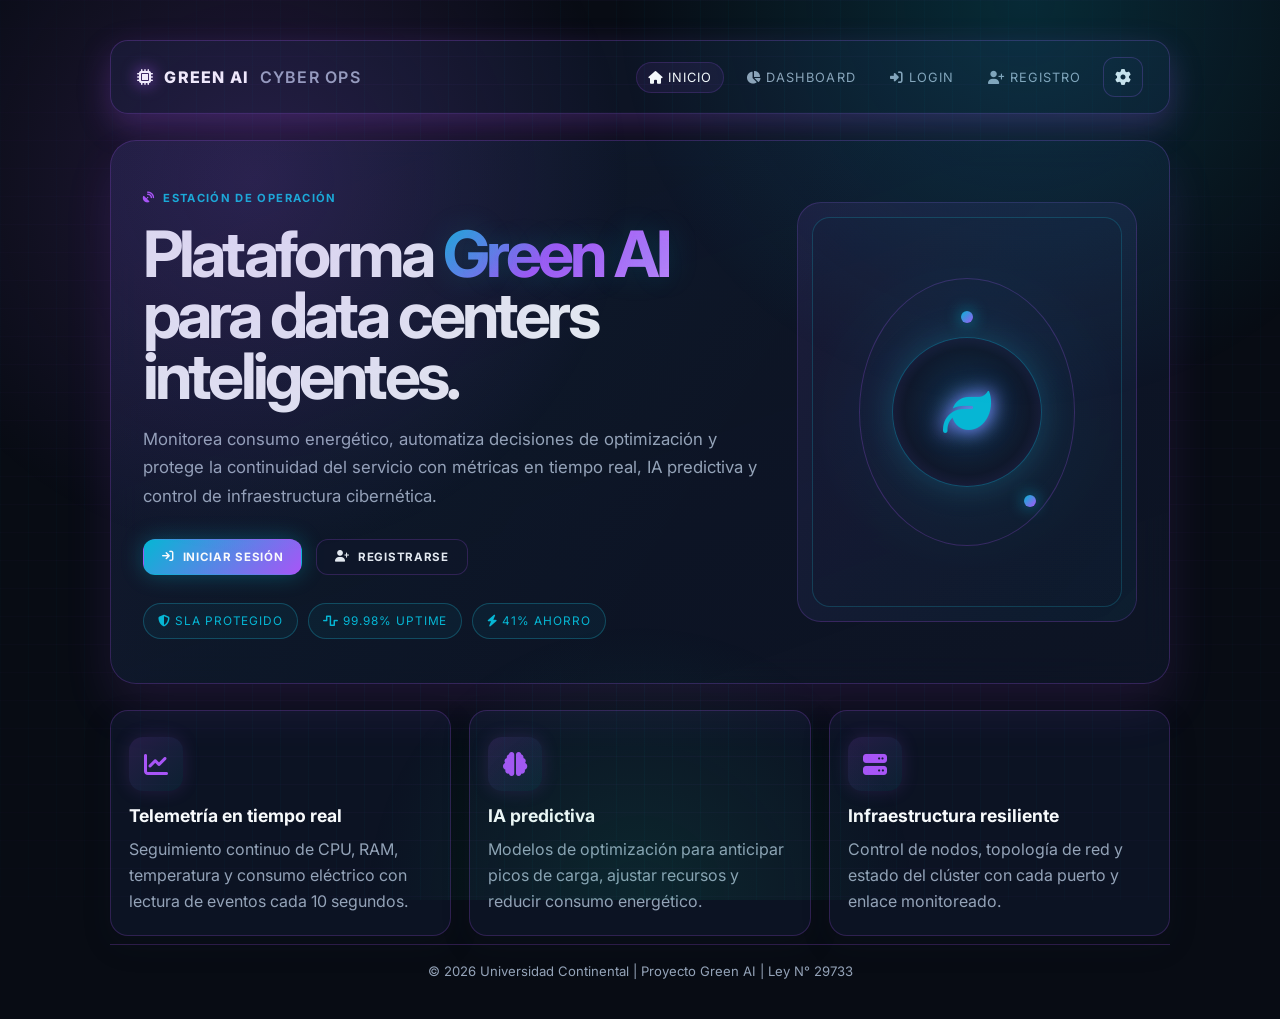
==== commit 33c49dae: "feat: Frontend V2" ====
--- a/index.html
+++ b/index.html
@@ -9,341 +9,7 @@
   <link href="https://fonts.googleapis.com/css2?family=Inter:wght@400;500;600;700;800&family=Fira+Code:wght@400;500;600;700&display=swap" rel="stylesheet">
   <link rel="stylesheet" href="https://cdnjs.cloudflare.com/ajax/libs/font-awesome/6.4.0/css/all.min.css" />
   <link rel="stylesheet" href="styles.css" />
-  <style>
-        * {
-            box-sizing: border-box;
-        }
-
-        body {
-            background-color: #0f172a;
-            color: #f8fafc;
-            margin: 0;
-            padding: 0;
-            font-family: 'Segoe UI', Roboto, Helvetica, Arial, sans-serif;
-            min-height: 100vh;
-        }
-
-        .landing-container {
-            max-width: 1100px;
-            margin: 0 auto;
-            padding: 40px 20px;
-        }
-
-        /* --- NAVEGACIÓN --- */
-        .navbar {
-            display: flex;
-            justify-content: space-between;
-            align-items: center;
-            padding: 16px 28px;
-            background-color: #1e293b;
-            border: 1px solid #334155;
-            border-radius: 12px;
-            margin-bottom: 30px;
-            box-shadow: 0 4px 6px -1px rgba(0, 0, 0, 0.1);
-        }
-
-        .nav-brand {
-            font-weight: 700;
-            font-size: 1.1rem;
-            color: #ffffff;
-            display: flex;
-            align-items: center;
-            gap: 8px;
-        }
-
-        .nav-links a {
-            color: #94a3b8;
-            text-decoration: none;
-            margin-left: 18px;
-            font-weight: 500;
-            font-size: 0.95rem;
-            transition: color 0.2s;
-        }
-
-        .nav-links a:hover, 
-        .nav-links a.active {
-            color: #10b981;
-        }
-
-        /* --- HERO CARD --- */
-        .hero-card {
-            background-color: #1e293b;
-            border: 1px solid #334155;
-            border-radius: 16px;
-            padding: 48px 40px;
-            text-align: center;
-            margin-bottom: 30px;
-            box-shadow: 0 10px 15px -3px rgba(0, 0, 0, 0.3);
-        }
-
-        .hero-header {
-            display: flex;
-            align-items: center;
-            justify-content: center;
-            gap: 20px;
-            margin-bottom: 32px;
-        }
-
-        .hero-logo {
-            width: 64px;
-            height: 64px;
-            background: rgba(16, 185, 129, 0.15);
-            border: 2px solid #10b981;
-            border-radius: 14px;
-            display: flex;
-            align-items: center;
-            justify-content: center;
-            font-size: 32px;
-            flex-shrink: 0;
-        }
-
-        .hero-text {
-            text-align: left;
-        }
-
-        .hero-text h1 {
-            color: #ffffff;
-            margin: 0 0 6px 0;
-            font-size: 1.65rem;
-            font-weight: 700;
-            line-height: 1.2;
-        }
-
-        .hero-text p {
-            color: #94a3b8;
-            margin: 0;
-            font-size: 1rem;
-        }
-
-        .hero-buttons {
-            display: flex;
-            justify-content: center;
-            gap: 16px;
-        }
-
-        /* --- BOTONES --- */
-        .btn {
-            padding: 12px 28px;
-            border-radius: 8px;
-            font-weight: 600;
-            text-decoration: none;
-            font-size: 0.95rem;
-            display: inline-block;
-            transition: all 0.2s ease;
-            border: none;
-            cursor: pointer;
-        }
-
-        .btn:hover {
-            transform: translateY(-2px);
-            box-shadow: 0 4px 12px rgba(0, 0, 0, 0.25);
-        }
-
-        .btn-blue {
-            background-color: #2563eb;
-            color: #ffffff;
-        }
-
-        .btn-blue:hover {
-            background-color: #1d4ed8;
-        }
-
-        .btn-green {
-            background-color: #10b981;
-            color: #ffffff;
-        }
-
-        .btn-green:hover {
-            background-color: #059669;
-        }
-
-        /* --- GRID CARACTERÍSTICAS --- */
-        .features-grid {
-            display: grid;
-            grid-template-columns: repeat(3, 1fr);
-            gap: 20px;
-            margin-bottom: 40px;
-        }
-
-        @media (max-width: 768px) {
-            .features-grid {
-                grid-template-columns: 1fr;
-            }
-            .hero-header {
-                flex-direction: column;
-                text-align: center;
-            }
-            .hero-text {
-                text-align: center;
-            }
-        }
-
-        .feature-card {
-            background-color: #1e293b;
-            border: 1px solid #334155;
-            border-radius: 12px;
-            padding: 28px 20px;
-            text-align: center;
-        }
-
-        .feature-card h3 {
-            color: #ffffff;
-            margin: 0 0 10px 0;
-            font-size: 1.1rem;
-            display: flex;
-            align-items: center;
-            justify-content: center;
-            gap: 8px;
-        }
-
-        .feature-card p {
-            color: #94a3b8;
-            font-size: 0.9rem;
-            line-height: 1.4;
-            margin: 0;
-        }
-
-        /* --- FOOTER --- */
-        footer {
-            text-align: center;
-            color: #64748b;
-            font-size: 0.85rem;
-            padding-top: 20px;
-            border-top: 1px solid #334155;
-        }
-
-        /* Estilos adicionales para la temática Cyberpunk */
-        .glass-panel {
-            background: rgba(255, 255, 255, 0.1);
-            backdrop-filter: blur(10px);
-            border-radius: 12px;
-            padding: 20px;
-            margin-bottom: 30px;
-            border: 1px solid rgba(255, 255, 255, 0.2);
-        }
-
-        .neon-icon {
-            color: #10b981;
-            text-shadow: 0 0 5px #10b981, 0 0 10px #10b981;
-        }
-
-        .neon-glow {
-            box-shadow: 0 0 5px #10b981, 0 0 10px #10b981, 0 0 15px #10b981;
-        }
-
-        .highlight {
-            color: #10b981;
-            text-shadow: 0 0 5px #10b981, 0 0 10px #10b981;
-        }
-
-        .hero-title {
-            font-family: 'Fira Code', monospace;
-            font-size: 2.5rem;
-            margin: 0 0 10px 0;
-            position: relative;
-            display: inline-block;
-        }
-
-        .hero-title::after {
-            content: '';
-            position: absolute;
-            width: 100%;
-            height: 2px;
-            bottom: -4px;
-            left: 0;
-            background: linear-gradient(90deg, transparent, #10b981, transparent);
-        }
-
-        .hero-subtitle {
-            font-size: 1.1rem;
-            margin: 0 0 20px 0;
-            color: #e0f2fe;
-        }
-
-        .btn-primary {
-            background-color: #2563eb;
-            color: #ffffff;
-            position: relative;
-            overflow: hidden;
-        }
-
-        .btn-primary::after {
-            content: '';
-            position: absolute;
-            width: 300%;
-            height: 300%;
-            top: 50%;
-            left: 50%;
-            background: rgba(255, 255, 255, 0.1);
-            transform: translate(-50%, -50%) rotate(30deg);
-            z-index: 0;
-            opacity: 0.7;
-        }
-
-        .btn-primary:hover {
-            background-color: #1d4ed8;
-        }
-
-        .btn-secondary {
-            background-color: transparent;
-            color: #10b981;
-            border: 2px solid #10b981;
-        }
-
-        .btn-secondary:hover {
-            background-color: #10b981;
-            color: #ffffff;
-        }
-
-        .feature-grid {
-            display: grid;
-            grid-template-columns: repeat(auto-fit, minmax(250px, 1fr));
-            gap: 20px;
-            margin-bottom: 40px;
-        }
-
-        .feature-card {
-            background-color: #1e293b;
-            border: 1px solid #334155;
-            border-radius: 12px;
-            padding: 28px 20px;
-            text-align: center;
-            transition: transform 0.3s;
-        }
-
-        .feature-card:hover {
-            transform: translateY(-5px);
-            box-shadow: 0 4px 12px rgba(0, 0, 0, 0.2);
-        }
-
-        .feature-icon {
-            font-size: 2rem;
-            margin-bottom: 12px;
-            color: #10b981;
-        }
-
-        .hero-badges {
-            display: flex;
-            justify-content: center;
-            gap: 16px;
-            margin-top: 20px;
-        }
-
-        .hero-stat {
-            background-color: #2563eb;
-            padding: 8px 16px;
-            border-radius: 16px;
-            font-size: 0.9rem;
-            display: flex;
-            align-items: center;
-            gap: 8px;
-            color: #ffffff;
-        }
-
-        .hero-stat i {
-            color: #10b981;
-        }
-    </style>
+  <script>try{if(localStorage.getItem('greenai-theme')==='light'){document.documentElement.classList.add('light-mode');}}catch(e){}</script>
 </head>
 <body class="landing-page page-shell">
 
@@ -359,6 +25,7 @@
                 <a class="nav-link" href="dashboard.html"><i class="fa-solid fa-chart-pie"></i> Dashboard</a>
                 <a class="nav-link" href="login.html"><i class="fa-solid fa-right-to-bracket"></i> Login</a>
                 <a class="nav-link" href="register.html"><i class="fa-solid fa-user-plus"></i> Registro</a>
+                <button id="settings-btn" class="icon-btn settings-btn" type="button" aria-label="Configuración" title="Configuración"><i class="fa-solid fa-gear"></i></button>
             </div>
         </nav>
 
@@ -419,5 +86,45 @@
         </footer>
     </div>
 
+    <div id="settings-modal" class="modal-overlay" hidden>
+      <div class="settings-modal glass-panel" role="dialog" aria-modal="true" aria-labelledby="settings-title">
+        <div class="settings-head">
+          <div class="settings-title"><i class="fa-solid fa-gear"></i> <span id="settings-title">Configuración</span></div>
+          <button id="settings-close" class="settings-close" type="button" aria-label="Cerrar"><i class="fa-solid fa-xmark"></i></button>
+        </div>
+        <div class="settings-body">
+          <section class="settings-section">
+            <h3>Apariencia</h3>
+            <div class="theme-row">
+              <div class="theme-info">
+                <i class="fa-solid fa-circle-half-stroke"></i>
+                <div>
+                  <strong>Modo de interfaz</strong>
+                  <span>Alterna entre claro y oscuro</span>
+                </div>
+              </div>
+              <button id="theme-toggle" class="theme-switch" type="button" role="switch" aria-checked="false" aria-label="Cambiar tema">
+                <span class="theme-track"><i class="fa-solid fa-sun"></i><span class="theme-thumb"></span><i class="fa-solid fa-moon"></i></span>
+              </button>
+            </div>
+          </section>
+          <section class="settings-section">
+            <h3>Cuenta</h3>
+            <div class="account-card">
+              <div class="account-avatar"><i class="fa-solid fa-user"></i></div>
+              <div class="account-info">
+                <strong id="settings-user-name">Invitado</strong>
+                <span id="settings-user-email">No has iniciado sesión</span>
+                <span id="settings-user-role" class="tag cyan"></span>
+              </div>
+            </div>
+            <button id="settings-account-btn" class="btn btn-secondary action-btn" type="button">
+              <i class="fa-solid fa-right-to-bracket"></i> Iniciar sesión
+            </button>
+          </section>
+        </div>
+      </div>
+    </div>
+
 </body>
 </html>
--- a/styles.css
+++ b/styles.css
@@ -28,23 +28,64 @@
   --radius: 18px;
   --radius-sm: 12px;
   --transition: 0.25s ease;
-  --primary-color: var(--neon-cyan);
-  --accent-glow: rgba(34, 211, 238, 0.28);
+
+  /* Superficies (respetan tema oscuro/claro) */
+  --surface: rgba(15, 23, 42, 0.76);
+  --surface-strong: rgba(15, 23, 42, 0.9);
+  --surface-soft: rgba(8, 12, 20, 0.36);
+  --input-bg: rgba(8, 12, 20, 0.8);
+  --chart-bg: linear-gradient(180deg, rgba(8, 12, 20, 0.35), rgba(15, 23, 42, 0.18));
+  --network-bg: linear-gradient(180deg, rgba(8, 12, 20, 0.82), rgba(15, 23, 42, 0.9));
+  --hero-bg: linear-gradient(160deg, rgba(15, 23, 42, 0.9), rgba(15, 23, 42, 0.72));
 }
 
 /* Paleta Modo Claro */
-body.light-mode {
-    --bg-primary: #f8fafc;
-    --bg-secondary: #ffffff;
-    --bg-card: #ffffff;
-    --border-color: #e2e8f0;
-    
-    --text-main: #0f172a;
-    --text-muted: #64748b;
-
-    --badge-green-bg: rgba(16, 185, 129, 0.12);
-    --badge-cyan-bg: rgba(6, 182, 212, 0.12);
-    --badge-violet-bg: rgba(139, 92, 246, 0.12);
+html.light-mode {
+  --bg-primary: #F1F5F9;
+  --bg-secondary: #FFFFFF;
+  --bg-panel: rgba(255, 255, 255, 0.82);
+  --bg-panel-strong: rgba(255, 255, 255, 0.97);
+
+  --border-soft: rgba(100, 116, 139, 0.22);
+  --border-cyan: rgba(8, 145, 178, 0.4);
+  --border-green: rgba(5, 150, 105, 0.4);
+
+  --neon-purple: #7C3AED;
+  --neon-purple-strong: #6D28D9;
+  --neon-cyan: #0891B2;
+  --neon-cyan-strong: #06B6D4;
+  --neon-green: #059669;
+  --neon-amber: #B45309;
+  --neon-red: #DC2626;
+
+  --text-main: #1E293B;
+  --text-strong: #0F172A;
+  --text-muted: #64748B;
+
+  --shadow-purple: rgba(100, 116, 139, 0.2);
+  --shadow-cyan: rgba(8, 145, 178, 0.28);
+  --shadow-green: rgba(5, 150, 105, 0.26);
+  --shadow-amber: rgba(180, 83, 9, 0.28);
+
+  --surface: #FFFFFF;
+  --surface-strong: #FFFFFF;
+  --surface-soft: rgba(241, 245, 249, 0.9);
+  --input-bg: #FFFFFF;
+  --chart-bg: linear-gradient(180deg, rgba(241, 245, 249, 0.6), rgba(255, 255, 255, 0.5));
+  --network-bg: linear-gradient(180deg, rgba(241, 245, 249, 0.92), rgba(255, 255, 255, 0.96));
+  --hero-bg: linear-gradient(160deg, #FFFFFF, rgba(241, 245, 249, 0.9));
+}
+
+html.light-mode body::before {
+  background-image:
+    linear-gradient(rgba(100, 116, 139, 0.05) 1px, transparent 1px),
+    linear-gradient(90deg, rgba(100, 116, 139, 0.05) 1px, transparent 1px);
+}
+
+html.light-mode body::after {
+  background: radial-gradient(circle at 20% 20%, rgba(124, 58, 237, 0.06), transparent 30%),
+    radial-gradient(circle at 80% 0%, rgba(8, 145, 178, 0.07), transparent 30%),
+    radial-gradient(circle at 50% 100%, rgba(5, 150, 105, 0.06), transparent 25%);
 }
 
 /* ==================================================================
@@ -244,21 +285,6 @@
   color: var(--text-strong);
 }
 
-.role-pill {
-  display: inline-flex;
-  align-items: center;
-  justify-content: center;
-  padding: 8px 12px;
-  border-radius: 999px;
-  background: rgba(6, 182, 212, 0.08);
-  border: 1px solid rgba(6, 182, 212, 0.3);
-  color: var(--neon-cyan);
-  letter-spacing: 0.08em;
-  font-size: 0.68rem;
-  text-transform: uppercase;
-  font-weight: 700;
-}
-
 .user-pill i {
   color: var(--neon-purple);
 }
@@ -295,13 +321,13 @@
 
 .btn-secondary {
   background: rgba(15, 23, 42, 0.7);
-  border-color: rgba(148, 163, 184, 0.2);
-  color: var(--text-strong);
+  border-color: rgba(168, 85, 247, 0.22);
+  color: var(--text-main);
 }
 
 .btn-secondary:hover {
-  border-color: rgba(6, 182, 212, 0.32);
-  box-shadow: 0 0 18px rgba(6, 182, 212, 0.08);
+  border-color: rgba(6, 182, 212, 0.5);
+  box-shadow: 0 0 18px rgba(6, 182, 212, 0.2);
 }
 
 .landing-shell,
@@ -801,1121 +827,1548 @@
   box-shadow: 0 0 24px rgba(168, 85, 247, 0.1);
 }
 
-/* ================ Carousel: smooth infinite slide ================ */
-.server-carousel-viewport {
+.kpi-badge {
+  display: inline-flex;
+  align-items: center;
+  gap: 6px;
+  padding: 6px 10px;
+  border-radius: 999px;
+  font-size: 0.62rem;
+  letter-spacing: 0.08em;
+  text-transform: uppercase;
+  border: 1px solid transparent;
+}
+
+.kpi-badge.success {
+  color: var(--neon-green);
+  background: rgba(16, 185, 129, 0.08);
+  border-color: rgba(16, 185, 129, 0.22);
+}
+
+.kpi-badge.cyan {
+  color: var(--neon-cyan);
+  background: rgba(6, 182, 212, 0.08);
+  border-color: rgba(6, 182, 212, 0.22);
+}
+
+.kpi-badge.purple {
+  color: #d8b4fe;
+  background: rgba(168, 85, 247, 0.08);
+  border-color: rgba(168, 85, 247, 0.22);
+}
+
+.kpi-label {
+  display: block;
+  color: var(--text-muted);
+  font-size: 0.72rem;
+  letter-spacing: 0.08em;
+  text-transform: uppercase;
+  margin-bottom: 10px;
+}
+
+.kpi-value {
+  display: flex;
+  align-items: baseline;
+  justify-content: space-between;
+  gap: 10px;
+}
+
+.kpi-value strong {
+  font-size: clamp(1.7rem, 3vw, 2.15rem);
+  line-height: 1;
+  color: var(--text-strong);
+}
+
+.kpi-value span {
+  color: var(--text-muted);
+  font-size: 0.8rem;
+}
+
+.chart-grid {
+  display: grid;
+  grid-template-columns: repeat(3, minmax(0, 1fr));
+  gap: 18px;
+  margin-bottom: 20px;
+}
+
+.chart-card,
+.table-card,
+.network-panel {
+  padding: 20px 18px 18px;
+  border-radius: 20px;
+  background: rgba(15, 23, 42, 0.76);
+  border: 1px solid rgba(168, 85, 247, 0.18);
+  box-shadow: 0 12px 26px rgba(15, 23, 42, 0.2);
+}
+
+.chart-header {
+  display: flex;
+  align-items: center;
+  justify-content: space-between;
+  gap: 12px;
+  margin-bottom: 14px;
+}
+
+.chart-header h3,
+.table-card h3 {
+  margin: 0;
+  color: var(--text-strong);
+  font-size: 1rem;
+  letter-spacing: 0.04em;
+}
+
+.chart-sub {
+  color: var(--text-muted);
+  font-size: 0.72rem;
+  letter-spacing: 0.08em;
+  text-transform: uppercase;
+}
+
+.chart-surface {
+  position: relative;
+  height: 280px;
+  border-radius: 16px;
   overflow: hidden;
+  background: linear-gradient(180deg, rgba(8, 12, 20, 0.35), rgba(15, 23, 42, 0.18));
+  border: 1px solid rgba(168, 85, 247, 0.12);
+}
+
+.chart-surface::before {
+  content: "";
+  position: absolute;
+  inset: 0;
+  background: linear-gradient(90deg, rgba(6, 182, 212, 0.04), transparent 30%, transparent 70%, rgba(168, 85, 247, 0.05));
+  pointer-events: none;
+  animation: scanline 7s linear infinite;
+}
+
+.table-card {
+  margin-bottom: 18px;
+}
+
+.table-wrapper {
+  overflow-x: auto;
+  margin-top: 18px;
+}
+
+.data-table {
+  width: 100%;
+  border-collapse: collapse;
+  border-spacing: 0;
+  min-width: 760px;
+}
+
+.data-table th,
+.data-table td {
+  padding: 12px 14px;
+  border-bottom: 1px solid rgba(148, 163, 184, 0.12);
+  text-align: left;
+}
+
+.data-table thead th {
+  color: var(--text-muted);
+  font-size: 0.72rem;
+  letter-spacing: 0.08em;
+  text-transform: uppercase;
+  background: rgba(8, 12, 20, 0.45);
+  font-family: var(--mono);
+}
+
+.data-table tbody td {
+  color: var(--text-main);
+  font-size: 0.88rem;
+}
+
+.data-table tbody tr:hover {
+  background: rgba(168, 85, 247, 0.04);
+}
+
+.tag {
+  display: inline-flex;
+  align-items: center;
+  justify-content: center;
+  padding: 6px 10px;
+  border-radius: 999px;
+  border: 1px solid transparent;
+  line-height: 1;
+  font-size: 0.67rem;
+  letter-spacing: 0.08em;
+  text-transform: uppercase;
+}
+
+.tag.success {
+  background: rgba(16, 185, 129, 0.08);
+  border-color: rgba(16, 185, 129, 0.35);
+  color: var(--neon-green);
+}
+
+.tag.cyan {
+  background: rgba(6, 182, 212, 0.08);
+  border-color: rgba(6, 182, 212, 0.35);
+  color: var(--neon-cyan);
+}
+
+.tag.purple {
+  background: rgba(168, 85, 247, 0.08);
+  border-color: rgba(168, 85, 247, 0.35);
+  color: #d8b4fe;
+}
+
+.network-shell {
+  padding-bottom: 30px;
+}
+
+.network-layout {
+  display: grid;
+  grid-template-columns: minmax(0, 2.2fr) minmax(280px, 0.8fr);
+  gap: 18px;
+}
+
+.visual-panel,
+.legend-panel {
   position: relative;
-  width: 100%;
-  max-width: 900px;
-  margin: 8px auto 0;
-  min-height: 260px;
-  display: flex;
-  align-items: center;
-  justify-content: center;
-}
-
-/* ensure hardware-cards container centers its child viewport */
-#hardware-cards {
-  display: grid;
-  grid-template-columns: repeat(4, minmax(0, 1fr));
-  gap: 18px;
-  width: 100%;
-  max-width: 1100px;
-  min-height: 220px;
-  opacity: 1;
-  visibility: visible;
-  align-items: stretch;
-  justify-items: stretch;
-}
-.server-grid {
-  display: grid;
-  grid-template-columns: repeat(2, 1fr);
-  gap: 20px;
-  width: 100%;
-  max-width: 900px;
-  margin: 0 auto;
-  justify-items: center;
-  padding: 12px;
-}
-.server-card {
-  transition: opacity 0.35s ease, transform 0.35s ease;
-}
-
-/* Fade animations for block transitions */
-.fade-out { opacity: 0.0; transform: translateY(10px); transition: opacity 0.6s ease, transform 0.6s ease; }
-.fade-in { opacity: 1; transform: translateY(0); transition: opacity 0.6s ease, transform 0.6s ease; }
-.server-card {
-  background: linear-gradient(180deg, rgba(255,255,255,0.02), rgba(255,255,255,0.01));
-  border-radius: 12px;
-  padding: 14px;
-  border: 1px solid rgba(148, 163, 184, 0.06);
-}
-
-/* container-level slide animations (JS toggles classes on #hardware-cards) */
-.slide-next .server-carousel-track {
-  animation: slideNext 0.65s cubic-bezier(0.22, 1, 0.36, 1) forwards;
-}
-.slide-prev .server-carousel-track {
-  animation: slidePrev 0.65s cubic-bezier(0.22, 1, 0.36, 1) forwards;
-}
-
-@keyframes slideNext {
-  0% { transform: translateX(20%); opacity: 0; }
-  100% { transform: translateX(0); opacity: 1; }
-}
-
-@keyframes slidePrev {
-  0% { transform: translateX(-20%); opacity: 0; }
-  100% { transform: translateX(0); opacity: 1; }
-}
-
-/* ================ Physical Rack (hyperrealistic) ================ */
-.physical-rack {
-  display: flex;
-  gap: 18px;
   padding: 18px;
-  align-items: flex-start;
-  justify-content: center;
-}
-.rack-cabinet {
-  width: 100%;
-  min-height: 420px;
-  border-radius: 14px;
-  padding: 12px 10px 10px;
-  background: linear-gradient(180deg, rgba(10,12,16,0.9), rgba(20,24,30,0.85));
-  border: 1px solid rgba(255,255,255,0.04);
-  box-shadow: 0 18px 50px rgba(2,6,23,0.6), inset 0 1px 0 rgba(255,255,255,0.02);
-  display: flex;
-  flex-direction: column;
-  align-items: center;
-  transition: transform 0.2s ease, border-color 0.2s ease;
-}
-
-.rack-cabinet:hover {
-  transform: translateY(-4px);
-  border-color: rgba(0, 255, 170, 0.25);
-}
-
-.page-bar {
+  border-radius: 22px;
+  background: rgba(15, 23, 42, 0.78);
+  border: 1px solid rgba(168, 85, 247, 0.2);
+  box-shadow: 0 14px 38px rgba(15, 23, 42, 0.2);
+}
+
+.panel-head {
+  display: flex;
+  align-items: center;
+  justify-content: space-between;
+  gap: 12px;
+  margin-bottom: 16px;
+}
+
+.panel-head h2 {
+  margin: 0;
+  font-size: 1rem;
+  letter-spacing: 0.08em;
+  text-transform: uppercase;
+  color: var(--text-strong);
+}
+
+.panel-chip {
+  padding: 7px 10px;
+  border-radius: 999px;
+  border: 1px solid rgba(16, 185, 129, 0.25);
+  color: var(--neon-green);
+  background: rgba(16, 185, 129, 0.08);
+  font-size: 0.62rem;
+  letter-spacing: 0.08em;
+  text-transform: uppercase;
+}
+
+.network-canvas {
   position: relative;
-  appearance: none;
-  border: none;
-  width: 12px;
-  height: 12px;
-  border-radius: 50%;
-  background: rgba(148, 163, 184, 0.18);
-  cursor: pointer;
+  min-height: 720px;
+  border-radius: 18px;
   overflow: hidden;
-  transition: all 0.3s ease;
-}
-
-.page-bar::before {
-  content: "";
+  background: linear-gradient(180deg, rgba(8, 12, 20, 0.82), rgba(15, 23, 42, 0.9));
+  border: 1px solid rgba(6, 182, 212, 0.18);
+}
+
+.network-svg {
   position: absolute;
   inset: 0;
   width: 100%;
   height: 100%;
-  border-radius: inherit;
-  background: linear-gradient(90deg, rgba(34, 211, 238, 0.9), rgba(16, 185, 129, 0.9));
-  transform: scaleX(0);
-  transform-origin: left center;
-  opacity: 0.6;
-}
-
-.page-bar.active {
-  width: 28px;
-  height: 12px;
+  z-index: 1;
+}
+
+.flow-line {
+  fill: none;
+  stroke: url(#networkGradient);
+  stroke-width: 2.1;
+  stroke-linecap: round;
+  stroke-dasharray: 10 18;
+  animation: networkFlow 3s linear infinite;
+  opacity: 0.92;
+}
+
+.flow-line.alt {
+  stroke: url(#networkGradientAlt);
+  stroke-width: 1.6;
+  opacity: 0.8;
+}
+
+.server-grid {
+  position: relative;
+  z-index: 2;
+  display: grid;
+  grid-template-columns: repeat(2, minmax(220px, 1fr));
+  gap: 18px;
+  padding: 142px 20px 22px;
+}
+
+.server-card {
+  padding: 18px 16px 14px;
+  border-radius: 18px;
+  border: 1px solid rgba(6, 182, 212, 0.23);
+  background: rgba(15, 23, 42, 0.88);
+  box-shadow: 0 10px 28px rgba(15, 23, 42, 0.2);
+  transition: transform var(--transition), border-color var(--transition), box-shadow var(--transition);
+}
+
+.server-card:hover {
+  transform: translateY(-2px);
+  border-color: rgba(168, 85, 247, 0.32);
+  box-shadow: 0 16px 28px rgba(168, 85, 247, 0.08);
+}
+
+.server-card.online {
+  border-color: rgba(16, 185, 129, 0.4);
+}
+
+.server-card.offline {
+  border-color: rgba(239, 68, 68, 0.35);
+}
+
+.server-header {
+  display: flex;
+  align-items: center;
+  justify-content: space-between;
+  gap: 10px;
+  margin-bottom: 16px;
+}
+
+.server-name {
+  color: var(--text-strong);
+  font-weight: 700;
+  letter-spacing: 0.04em;
+  font-family: var(--mono);
+}
+
+.server-status {
+  padding: 5px 8px;
   border-radius: 999px;
-  background: rgba(6, 182, 212, 0.18);
-  box-shadow: 0 0 18px rgba(0, 255, 170, 0.35);
-}
-
-.page-bar.active::before {
-  animation: progressBarFill 6s linear forwards;
-}
-
-@keyframes progressBarFill {
-  0% { transform: scaleX(0); }
-  100% { transform: scaleX(1); }
-}
-
-.floating-tooltip {
-  position: fixed;
-  display: none;
-  pointer-events: none;
-  z-index: 9999;
-  padding: 10px 12px;
+  font-size: 0.6rem;
+  letter-spacing: 0.08em;
+  text-transform: uppercase;
+}
+
+.server-status.online {
+  color: var(--neon-green);
+  background: rgba(16, 185, 129, 0.08);
+  border: 1px solid rgba(16, 185, 129, 0.25);
+}
+
+.server-status.offline {
+  color: var(--neon-red);
+  background: rgba(239, 68, 68, 0.08);
+  border: 1px solid rgba(239, 68, 68, 0.25);
+}
+
+.server-meta {
+  display: grid;
+  grid-template-columns: repeat(2, minmax(0, 1fr));
+  gap: 10px 12px;
+  padding-top: 12px;
+  border-top: 1px solid rgba(148, 163, 184, 0.12);
+}
+
+.server-meta-item {
+  display: flex;
+  flex-direction: column;
+  gap: 5px;
+}
+
+.meta-label {
+  font-size: 0.62rem;
+  text-transform: uppercase;
+  letter-spacing: 0.08em;
+  color: var(--text-muted);
+}
+
+.meta-value {
+  font-family: var(--mono);
+  font-size: 0.82rem;
+  color: var(--text-strong);
+}
+
+.server-metrics {
+  display: grid;
+  grid-template-columns: repeat(2, minmax(0, 1fr));
+  gap: 8px;
+  margin-top: 12px;
+}
+
+.metric-box {
+  display: flex;
+  align-items: center;
+  justify-content: space-between;
+  gap: 8px;
+  padding: 8px 10px;
   border-radius: 10px;
-  background: rgba(7, 14, 24, 0.96);
-  border: 1px solid rgba(34,211,238,0.2);
+  background: rgba(8, 12, 20, 0.44);
+  border: 1px solid rgba(148, 163, 184, 0.08);
+}
+
+.metric-box span {
+  color: var(--text-muted);
+  font-size: 0.6rem;
+  letter-spacing: 0.08em;
+  text-transform: uppercase;
+}
+
+.metric-box strong {
+  font-family: var(--mono);
+  font-size: 0.77rem;
   color: var(--text-strong);
-  font-size: 0.74rem;
-  line-height: 1.6;
-  box-shadow: 0 10px 30px rgba(2,6,23,0.7), 0 0 18px rgba(34,211,238,0.18);
-  white-space: nowrap;
-}
-
-.floating-tooltip strong {
-  color: var(--neon-cyan);
+}
+
+.switch-core {
+  position: absolute;
+  left: 50%;
+  top: 28px;
+  transform: translateX(-50%);
+  width: min(260px, 42%);
+  min-width: 180px;
+  padding: 18px 16px;
+  border-radius: 18px;
+  background: linear-gradient(180deg, rgba(16, 185, 129, 0.12), rgba(15, 23, 42, 0.86));
+  border: 1px solid rgba(16, 185, 129, 0.35);
+  box-shadow: 0 0 28px rgba(16, 185, 129, 0.14);
+  z-index: 3;
+}
+
+.switch-core .switch-label {
+  display: flex;
+  align-items: center;
+  justify-content: center;
+  gap: 8px;
+  font-size: 0.65rem;
+  letter-spacing: 0.12em;
+  text-transform: uppercase;
+  color: var(--neon-green);
+  margin-bottom: 10px;
+}
+
+.switch-core .switch-name {
+  text-align: center;
+  font-size: 0.88rem;
+  letter-spacing: 0.06em;
+  font-weight: 700;
+  font-family: var(--mono);
+  color: var(--text-strong);
+}
+
+.switch-core .switch-band {
+  height: 8px;
+  border-radius: 999px;
+  margin-top: 14px;
+  background: linear-gradient(90deg, var(--neon-green) 0%, var(--neon-cyan) 50%, var(--neon-purple) 100%);
+  box-shadow: 0 0 16px rgba(16, 185, 129, 0.4);
+}
+
+.legend-panel {
+  display: flex;
+  flex-direction: column;
+  gap: 16px;
+}
+
+.summary-list {
+  display: grid;
+  gap: 10px;
+}
+
+.summary-item {
+  display: flex;
+  align-items: center;
+  justify-content: space-between;
+  gap: 10px;
+  padding: 12px 14px;
+  border-radius: 14px;
+  background: rgba(8, 12, 20, 0.36);
+  border: 1px solid rgba(148, 163, 184, 0.08);
+}
+
+.summary-item strong {
+  font-family: var(--mono);
+  font-size: 0.9rem;
+  color: var(--text-strong);
 }
 
 /* ==================================================================
-   VARIABLES GLOBALES & TEMAS
+   CARRUSEL DE SERVIDORES - IMPROVED
    ================================================================== */
-:root {
-  --bg-primary: #080C14;
-  --bg-secondary: #0F172A;
-  --bg-panel: rgba(15, 23, 42, 0.75);
-  --bg-panel-strong: rgba(15, 23, 42, 0.9);
-  --border-soft: rgba(168, 85, 247, 0.25);
-  --border-cyan: rgba(34, 211, 238, 0.35);
-  --border-green: rgba(16, 185, 129, 0.35);
-  --neon-purple: #A855F7;
-  --neon-purple-strong: #9333EA;
-  --neon-cyan: #06B6D4;
-  --neon-cyan-strong: #22D3EE;
-  --neon-green: #10B981;
-  --neon-amber: #F59E0B;
-  --neon-red: #EF4444;
-  --text-main: #E2E8F0;
-  --text-strong: #F8FAFC;
-  --text-muted: #94A3B8;
-  --shadow-purple: rgba(168, 85, 247, 0.25);
-  --shadow-cyan: rgba(6, 182, 212, 0.35);
-  --shadow-green: rgba(16, 185, 129, 0.3);
-  --shadow-amber: rgba(245, 158, 11, 0.3);
-  --mono: 'Fira Code', 'JetBrains Mono', 'Consolas', monospace;
-  --sans: 'Inter', 'Segoe UI', 'Roboto', sans-serif;
-  --radius: 18px;
-  --radius-sm: 12px;
-  --transition: 0.25s ease;
-  --primary-color: var(--neon-cyan);
-  --accent-glow: rgba(34, 211, 238, 0.28);
-}
-
-/* Paleta Modo Claro */
-body.light-mode {
-    --bg-primary: #f8fafc;
-    --bg-secondary: #ffffff;
-    --bg-card: #ffffff;
-    --border-color: #e2e8f0;
-    
-    --text-main: #0f172a;
-    --text-muted: #64748b;
-
-    --badge-green-bg: rgba(16, 185, 129, 0.12);
-    --badge-cyan-bg: rgba(6, 182, 212, 0.12);
-    --badge-violet-bg: rgba(139, 92, 246, 0.12);
-}
-
-/* ==================================================================
-   ESTILOS GENERALES
-   ================================================================== */
-* {
-  box-sizing: border-box;
-}
-
-html {
-  scroll-behavior: smooth;
-}
-
-body {
-  margin: 0;
-  min-height: 100vh;
-  background: var(--bg-primary);
-  color: var(--text-main);
-  font-family: var(--sans);
+
+/* Líneas de tráfico dinámicas */
+#traffic-lines path {
+  stroke-width: 2.5;
+  stroke-linecap: round;
+  stroke-linejoin: round;
+  fill: none;
+  filter: url(#glow);
+  opacity: 0.8;
+  transition: all 0.4s cubic-bezier(0.34, 1.56, 0.64, 1);
+}
+
+#traffic-lines path:nth-child(1) {
+  stroke: url(#networkGradient);
+  animation: flowPulse1 3s ease-in-out infinite;
+}
+
+#traffic-lines path:nth-child(2) {
+  stroke: url(#networkGradientAlt);
+  animation: flowPulse2 3s ease-in-out infinite 0.3s;
+}
+
+#traffic-lines path:nth-child(3) {
+  stroke: url(#networkGradient);
+  animation: flowPulse3 3s ease-in-out infinite 0.6s;
+}
+
+#traffic-lines path:nth-child(4) {
+  stroke: url(#networkGradientAlt);
+  animation: flowPulse4 3s ease-in-out infinite 0.9s;
+}
+
+@keyframes flowPulse1 {
+  0%, 100% { opacity: 0.6; stroke-width: 2; }
+  50% { opacity: 1; stroke-width: 3.2; }
+}
+
+@keyframes flowPulse2 {
+  0%, 100% { opacity: 0.6; stroke-width: 2; }
+  50% { opacity: 1; stroke-width: 3.2; }
+}
+
+@keyframes flowPulse3 {
+  0%, 100% { opacity: 0.6; stroke-width: 2; }
+  50% { opacity: 1; stroke-width: 3.2; }
+}
+
+@keyframes flowPulse4 {
+  0%, 100% { opacity: 0.6; stroke-width: 2; }
+  50% { opacity: 1; stroke-width: 3.2; }
+}
+
+.carousel-container {
   position: relative;
-  overflow-x: hidden;
-}
-
-body::before {
-  content: "";
-  position: fixed;
-  inset: 0;
-  background-image:
-    linear-gradient(rgba(168, 85, 247, 0.06) 1px, transparent 1px),
-    linear-gradient(90deg, rgba(6, 182, 212, 0.06) 1px, transparent 1px);
-  background-size: 28px 28px;
-  mask-image: radial-gradient(circle at center, rgba(0,0,0,1), rgba(0,0,0,0.2));
-  pointer-events: none;
-  z-index: 0;
-}
-
-body::after {
-  content: "";
-  position: fixed;
-  inset: 0;
-  background: radial-gradient(circle at 20% 20%, rgba(168, 85, 247, 0.16), transparent 30%),
-    radial-gradient(circle at 80% 0%, rgba(6, 182, 212, 0.18), transparent 30%),
-    radial-gradient(circle at 50% 100%, rgba(16, 185, 129, 0.12), transparent 25%);
-  pointer-events: none;
-  z-index: 0;
-}
-
-img, svg, canvas {
-  display: block;
-  max-width: 100%;
-}
-
-a {
-  color: inherit;
-  text-decoration: none;
-}
-
-button, input, select {
-  font: inherit;
-}
-
-.mono {
-  font-family: var(--mono);
-}
-
-.glass-panel {
-  background: var(--bg-panel);
-  backdrop-filter: blur(16px);
-  border: 1px solid var(--border-soft);
-  box-shadow: 0 8px 32px 0 var(--shadow-purple);
-}
-
-.neon-glow {
-  box-shadow: 0 0 20px rgba(6, 182, 212, 0.55);
-}
-
-.neon-icon {
-  filter: drop-shadow(0 0 8px rgba(168, 85, 247, 0.85));
-}
-
-.status-dot {
-  display: inline-flex;
-  align-items: center;
+  z-index: 2;
+  padding: 140px 20px 80px;
+  min-height: 350px;
+}
+
+.carousel-content {
+  display: grid;
+  grid-template-columns: repeat(2, minmax(200px, 1fr));
+  gap: 16px;
+  animation: fadeIn 0.8s ease-out forwards;
+}
+
+.carousel-content.fade-in {
+  animation: fadeIn 0.8s ease-out forwards;
+}
+
+@keyframes fadeIn {
+  from {
+    opacity: 0;
+  }
+  to {
+    opacity: 1;
+  }
+}
+
+@keyframes fadeOut {
+  from {
+    opacity: 1;
+  }
+  to {
+    opacity: 0;
+  }
+}
+
+.carousel-content.fade-out {
+  animation: fadeOut 0.6s ease-out forwards;
+}
+
+.carousel-progress {
+  position: absolute;
+  bottom: 20px;
+  left: 50%;
+  transform: translateX(-50%);
+  width: 100%;
+  display: flex;
   justify-content: center;
+  padding: 0 20px;
+}
+
+.progress-dots {
+  display: flex;
+  gap: 12px;
+  align-items: center;
+  justify-content: center;
+  flex-wrap: wrap;
+  max-width: 600px;
+}
+
+.progress-dot {
   width: 10px;
   height: 10px;
   border-radius: 50%;
-  background: var(--neon-green);
-  box-shadow: 0 0 14px rgba(16, 185, 129, 0.9);
-}
-
-.page-shell {
+  background: rgba(148, 163, 184, 0.3);
+  cursor: pointer;
+  transition: all 0.2s ease;
+  border: 1px solid rgba(148, 163, 184, 0.15);
+}
+
+.progress-dot.active {
+  width: 32px;
+  background: linear-gradient(90deg, #A855F7 0%, #7C3AED 100%);
+  box-shadow: 0 0 16px rgba(168, 85, 247, 0.8), inset 0 0 8px rgba(255, 255, 255, 0.1);
+  border: 1px solid rgba(168, 85, 247, 0.6);
+  animation: loadingBar 8s linear forwards;
   position: relative;
-  z-index: 1;
-}
-
-.topbar {
-  width: min(1280px, calc(100% - 32px));
-  margin: 28px auto 24px;
-  display: flex;
-  align-items: center;
+}
+
+@keyframes loadingBar {
+  0% {
+    width: 10px;
+    box-shadow: 0 0 8px rgba(168, 85, 247, 0.4), inset 0 0 4px rgba(255, 255, 255, 0.05);
+  }
+  25% {
+    width: 18px;
+    box-shadow: 0 0 16px rgba(168, 85, 247, 0.6), inset 0 0 6px rgba(255, 255, 255, 0.08);
+  }
+  50% {
+    width: 26px;
+    box-shadow: 0 0 20px rgba(168, 85, 247, 0.8), inset 0 0 10px rgba(255, 255, 255, 0.12);
+  }
+  75% {
+    width: 30px;
+    box-shadow: 0 0 18px rgba(168, 85, 247, 0.7), inset 0 0 8px rgba(255, 255, 255, 0.1);
+  }
+  100% {
+    width: 32px;
+    box-shadow: 0 0 16px rgba(168, 85, 247, 0.6), inset 0 0 8px rgba(255, 255, 255, 0.1);
+  }
+}
+
+.progress-dot:hover {
+  background: rgba(168, 85, 247, 0.5);
+  transform: scale(1.15);
+}
+
+/* Carrusel de servidor mejorado */
+#carousel-servers .server-card {
+  padding: 16px 14px 12px;
+  min-height: 160px;
+  display: flex;
+  flex-direction: column;
   justify-content: space-between;
-  gap: 16px;
-  padding: 18px 26px;
-  border-radius: var(--radius);
-  background: rgba(15, 23, 42, 0.7);
-  border: 1px solid var(--border-soft);
-  box-shadow: 0 18px 38px rgba(15, 23, 42, 0.3);
-}
-
-.brand-group {
-  display: flex;
-  align-items: center;
+}
+
+#carousel-servers .server-header {
+  margin-bottom: 12px;
+}
+
+#carousel-servers .server-name {
+  font-size: 0.9rem;
+}
+
+#carousel-servers .server-meta {
+  gap: 8px 10px;
+  padding-top: 10px;
+}
+
+#carousel-servers .meta-label {
+  font-size: 0.58rem;
+}
+
+#carousel-servers .meta-value {
+  font-size: 0.78rem;
+}
+
+#carousel-servers .server-metrics {
+  gap: 6px;
+  margin-top: 10px;
+}
+
+#carousel-servers .metric-box {
+  padding: 6px 8px;
+  font-size: 0.75rem;
+}
+
+/* Nota de información de eventos */
+.event-info-note {
+  background: rgba(168, 85, 247, 0.08);
+  border: 1px solid rgba(168, 85, 247, 0.25);
+  border-radius: 12px;
+  padding: 12px 14px;
+  margin-bottom: 12px;
+  display: flex;
+  gap: 10px;
+  align-items: flex-start;
+}
+
+.event-info-note i {
+  color: var(--neon-purple);
+  margin-top: 2px;
+  flex-shrink: 0;
+}
+
+.event-info-note p {
+  margin: 0;
+  font-size: 0.8rem;
+  line-height: 1.4;
+  color: var(--text-muted);
+}
+
+.event-info-note p strong {
+  color: var(--text-strong);
+}
+
+/* Mejorado para log-feed con más información */
+.log-feed li {
+  padding: 10px 12px;
+  border-radius: 12px;
+  background: rgba(8, 12, 20, 0.36);
+  border: 1px solid rgba(148, 163, 184, 0.08);
+  display: flex;
+  flex-direction: column;
+  gap: 5px;
+  font-size: 0.8rem;
+  line-height: 1.4;
+}
+
+.log-feed li strong {
+  color: var(--text-strong);
+  font-size: 0.82rem;
+}
+
+.log-feed li .event-meta {
+  display: flex;
+  gap: 10px;
+  flex-wrap: wrap;
+}
+
+.log-feed li .event-meta span {
+  display: inline-flex;
+  align-items: center;
+  gap: 5px;
+  color: var(--text-muted);
+  font-family: var(--mono);
+  font-size: 0.75rem;
+}
+
+.log-feed li .event-status {
+  color: var(--neon-green);
+  font-weight: 600;
+}
+
+.log-feed li .event-status.warning {
+  color: var(--neon-amber);
+}
+
+.log-feed li .event-status.critical {
+  color: var(--neon-red);
+}
+
+
+.summary-item span {
+  font-size: 0.72rem;
+  letter-spacing: 0.08em;
+  text-transform: uppercase;
+  color: var(--text-muted);
+}
+
+.log-feed {
+  list-style: none;
+  margin: 0;
+  padding: 0;
+  display: grid;
+  gap: 10px;
+}
+
+.log-feed li {
+  display: flex;
+  align-items: center;
+  justify-content: space-between;
   gap: 12px;
-}
-
-.brand-mark {
-  width: 40px;
-  height: 40px;
-  display: grid;
-  place-items: center;
+  padding: 10px 12px;
   border-radius: 12px;
-  background: linear-gradient(135deg, rgba(168, 85, 247, 0.18), rgba(6, 182, 212, 0.13));
-  border: 1px solid rgba(168, 85, 247, 0.5);
-  color: var(--neon-cyan);
-  box-shadow: 0 0 20px rgba(6, 182, 212, 0.2);
-}
-
-.brand-name {
-  font-weight: 700;
-  font-size: 1.1rem;
+  background: rgba(8, 12, 20, 0.36);
+  border: 1px solid rgba(148, 163, 184, 0.08);
+}
+
+.log-feed strong {
+  font-family: var(--mono);
+  font-size: 0.8rem;
+  color: var(--text-strong);
+}
+
+.log-feed span {
+  font-size: 0.68rem;
   letter-spacing: 0.08em;
   text-transform: uppercase;
-}
-
-.brand-name span {
-  color: var(--text-muted);
-  font-weight: 600;
-}
-
-.brand-badge {
+  color: var(--text-muted);
+}
+
+@keyframes gradientMove {
+  0% { background-position: 0% 50%; }
+  100% { background-position: 200% 50%; }
+}
+
+@keyframes scanline {
+  0% { transform: translateX(-100%); }
+  100% { transform: translateX(100%); }
+}
+
+@keyframes networkFlow {
+  from { stroke-dashoffset: 0; }
+  to { stroke-dashoffset: -200; }
+}
+
+@keyframes spin {
+  from { transform: rotate(0deg); }
+  to { transform: rotate(360deg); }
+}
+
+@media (max-width: 980px) {
+  .hero-layout,
+  .network-layout,
+  .chart-grid,
+  .feature-grid,
+  .kpi-grid {
+    grid-template-columns: 1fr 1fr;
+  }
+
+  .chart-grid {
+    grid-template-columns: 1fr 1fr;
+  }
+
+  .hero-layout {
+    grid-template-columns: 1fr;
+  }
+
+  .network-layout {
+    grid-template-columns: 1fr;
+  }
+}
+
+@media (max-width: 720px) {
+  .landing-nav,
+  .topbar,
+  .auth-topbar {
+    flex-direction: column;
+    align-items: flex-start;
+  }
+
+  .topbar-actions,
+  .landing-nav .nav-links,
+  .hero-actions,
+  .hero-badges {
+    width: 100%;
+    justify-content: flex-start;
+  }
+
+  .kpi-grid,
+  .chart-grid,
+  .feature-grid,
+  .server-grid,
+  .physical-rack {
+    grid-template-columns: 1fr;
+  }
+
+  .hero-panel {
+    padding: 28px 20px;
+  }
+
+  .hero-title {
+    font-size: 2.7rem;
+  }
+
+  .auth-panel {
+    padding: 22px 18px 18px;
+  }
+}
+
+/* ==================================================================
+   ESTILOS ESPECÍFICOS PARA LA VISTA DE RED
+   ================================================================== */
+.network-toolbar {
+  margin: 0 0 14px;
+}
+
+.view-toggle {
   display: inline-flex;
-  align-items: center;
-  gap: 8px;
-  padding: 6px 10px;
+  padding: 4px;
+  border-radius: 999px;
+  background: rgba(15, 23, 42, 0.9);
+  border: 1px solid rgba(168, 85, 247, 0.22);
+}
+
+.view-toggle-btn {
+  border: none;
+  background: transparent;
+  color: var(--text-muted);
+  padding: 9px 18px;
   border-radius: 999px;
   font-size: 0.72rem;
   letter-spacing: 0.08em;
   text-transform: uppercase;
-  color: var(--neon-cyan);
-  background: rgba(6, 182, 212, 0.08);
-  border: 1px solid rgba(6, 182, 212, 0.25);
-}
-
-.topbar-actions {
-  display: flex;
-  align-items: center;
-  gap: 12px;
-  flex-wrap: wrap;
-  justify-content: flex-end;
-}
-
-.cluster-pill {
-  display: inline-flex;
-  align-items: center;
-  gap: 9px;
-  padding: 8px 12px;
-  font-size: 0.72rem;
-  letter-spacing: 0.08em;
-  text-transform: uppercase;
-  border-radius: 999px;
-  background: rgba(16, 185, 129, 0.08);
-  border: 1px solid rgba(16, 185, 129, 0.4);
-  color: var(--neon-green);
-}
-
-.clock {
-  min-width: 110px;
-  text-align: center;
-  padding: 8px 12px;
-  border-radius: 10px;
-  background: rgba(15, 23, 42, 0.9);
-  border: 1px solid rgba(168, 85, 247, 0.2);
-  font-family: var(--mono);
-  font-size: 0.82rem;
+  font-weight: 700;
+  cursor: pointer;
+  transition: all 0.2s ease;
+}
+
+.view-toggle-btn.active {
+  background: linear-gradient(135deg, rgba(6, 182, 212, 0.2), rgba(168, 85, 247, 0.2));
   color: var(--text-strong);
-}
-
-.user-pill {
-  display: inline-flex;
-  align-items: center;
-  gap: 8px;
-  padding: 8px 12px;
-  border-radius: 10px;
-  background: rgba(168, 85, 247, 0.08);
-  border: 1px solid rgba(168, 85, 247, 0.18);
-  color: var(--text-strong);
-}
-
-.role-pill {
-  display: inline-flex;
-  align-items: center;
-  justify-content: center;
-  padding: 8px 12px;
-  border-radius: 999px;
-  background: rgba(6, 182, 212, 0.08);
-  border: 1px solid rgba(6, 182, 212, 0.3);
-  color: var(--neon-cyan);
-  letter-spacing: 0.08em;
-  font-size: 0.68rem;
-  text-transform: uppercase;
-  font-weight: 700;
-}
-
-.user-pill i {
-  color: var(--neon-purple);
-}
-
-.btn {
-  border: 1px solid transparent;
-  border-radius: 12px;
-  padding: 10px 18px;
-  font-weight: 700;
-  letter-spacing: 0.06em;
-  text-transform: uppercase;
-  font-size: 0.72rem;
-  display: inline-flex;
-  align-items: center;
-  justify-content: center;
-  gap: 8px;
-  cursor: pointer;
-  transition: transform var(--transition), box-shadow var(--transition), border-color var(--transition), background var(--transition);
-}
-
-.btn:hover {
-  transform: translateY(-1px);
-}
-
-.btn-primary {
-  background: linear-gradient(135deg, var(--neon-cyan) 0%, var(--neon-purple) 100%);
-  color: var(--text-strong);
-  box-shadow: 0 0 22px rgba(6, 182, 212, 0.32);
-}
-
-.btn-primary:hover {
-  box-shadow: 0 0 26px rgba(6, 182, 212, 0.6);
-}
-
-.btn-secondary {
-  background: rgba(15, 23, 42, 0.7);
-  border-color: rgba(148, 163, 184, 0.2);
-  color: var(--text-strong);
-}
-
-.btn-secondary:hover {
-  border-color: rgba(6, 182, 212, 0.32);
-  box-shadow: 0 0 18px rgba(6, 182, 212, 0.08);
-}
-
-.landing-shell,
-.auth-shell,
-.dashboard-shell,
-.network-shell {
-  width: min(1280px, calc(100% - 32px));
-  margin: 0 auto 36px;
+  box-shadow: 0 0 18px rgba(6, 182, 212, 0.18);
+}
+
+.network-panel {
+  display: none;
+}
+
+.network-panel.active {
+  display: block;
+}
+
+.physical-rack-wrap {
+  display: grid;
+  gap: 14px;
+}
+
+/* ==================================================================
+   VISTA FÍSICA — SALA DE SERVIDORES (Datacenter Cyberpunk)
+   ================================================================== */
+.physical-room {
   position: relative;
-  z-index: 1;
-}
-
-.landing-nav {
-  margin-top: 28px;
-  display: flex;
-  justify-content: space-between;
-  align-items: center;
-  gap: 16px;
-  padding: 18px 24px;
-  border-radius: var(--radius);
-  background: rgba(15, 23, 42, 0.65);
-  border: 1px solid var(--border-soft);
-  box-shadow: 0 12px 32px rgba(168, 85, 247, 0.08);
-}
-
-.landing-nav .nav-links {
-  display: flex;
-  align-items: center;
-  gap: 14px;
-  flex-wrap: wrap;
-}
-
-.nav-link {
-  color: var(--text-muted);
-  font-size: 0.8rem;
-  letter-spacing: 0.08em;
-  text-transform: uppercase;
-  padding: 8px 12px;
-  border-radius: 999px;
-  transition: color var(--transition), background var(--transition), box-shadow var(--transition);
-}
-
-.nav-link:hover,
-.nav-link.active {
-  background: rgba(168, 85, 247, 0.08);
-  color: var(--text-strong);
-  box-shadow: inset 0 0 0 1px rgba(168, 85, 247, 0.18);
-}
-
-.hero-panel {
-  margin-top: 24px;
-  padding: 44px 32px;
-  border-radius: 26px;
-  background: linear-gradient(160deg, rgba(15, 23, 42, 0.9), rgba(15, 23, 42, 0.72));
-  border: 1px solid var(--border-soft);
-  box-shadow: 0 24px 48px rgba(168, 85, 247, 0.12);
-  position: relative;
+  isolation: isolate;
+  padding: 16px;
+  border-radius: 18px;
   overflow: hidden;
-}
-
-.hero-panel::before {
+  border: 1px solid rgba(6, 182, 212, 0.22);
+  background:
+    radial-gradient(120% 90% at 15% 0%, rgba(6, 182, 212, 0.16), transparent 55%),
+    radial-gradient(120% 90% at 85% 10%, rgba(168, 85, 247, 0.18), transparent 55%),
+    linear-gradient(180deg, rgba(8, 12, 20, 0.88), rgba(15, 23, 42, 0.96) 55%, rgba(8, 12, 20, 0.92));
+  box-shadow: inset 0 0 0 1px rgba(148, 163, 184, 0.06), 0 0 44px rgba(6, 182, 212, 0.08);
+}
+
+/* Vidrio de la sala: reflejos diagonales + línea de horizonte */
+.physical-room::before {
   content: "";
   position: absolute;
   inset: 0;
-  background: linear-gradient(120deg, rgba(168, 85, 247, 0.05), rgba(6, 182, 212, 0.02), transparent 60%);
+  z-index: 0;
   pointer-events: none;
-}
-
-.hero-layout {
+  background:
+    linear-gradient(115deg, transparent 42%, rgba(255, 255, 255, 0.05) 45%, transparent 52%, rgba(34, 211, 238, 0.07) 58%, transparent 62%),
+    linear-gradient(180deg, transparent 86%, rgba(6, 182, 212, 0.1) 90%, transparent 96%);
+}
+
+/* Rejilla de piso en perspectiva */
+.physical-room::after {
+  content: "";
+  position: absolute;
+  left: -25%;
+  right: -25%;
+  bottom: -7%;
+  height: 46%;
+  z-index: 0;
+  pointer-events: none;
+  background-image:
+    linear-gradient(rgba(6, 182, 212, 0.24) 1px, transparent 1px),
+    linear-gradient(90deg, rgba(168, 85, 247, 0.2) 1px, transparent 1px);
+  background-size: 44px 24px;
+  transform: perspective(340px) rotateX(58deg);
+  transform-origin: center top;
+  opacity: 0.6;
+  animation: roomPulse 9s ease-in-out infinite;
+  mask-image: linear-gradient(180deg, transparent 6%, rgba(0, 0, 0, 0.9) 48%);
+  -webkit-mask-image: linear-gradient(180deg, transparent 6%, rgba(0, 0, 0, 0.9) 48%);
+}
+
+@keyframes roomPulse {
+  0%, 100% { opacity: 0.32; }
+  50% { opacity: 0.68; }
+}
+
+.physical-room .rack-status-row,
+.physical-room .physical-rack {
+  position: relative;
+  z-index: 1;
+}
+
+.rack-status-row {
+  display: flex;
+  justify-content: space-between;
+  align-items: center;
+  gap: 12px;
+  flex-wrap: wrap;
+  margin-bottom: 14px;
+  padding: 9px 16px;
+  border-radius: 999px;
+  background: rgba(8, 12, 20, 0.55);
+  border: 1px solid rgba(148, 163, 184, 0.14);
+  color: var(--text-muted);
+  font-size: 0.64rem;
+  text-transform: uppercase;
+  letter-spacing: 0.08em;
+  backdrop-filter: blur(6px);
+  -webkit-backdrop-filter: blur(6px);
+}
+
+.rack-status-row i {
+  color: var(--neon-cyan);
+  margin-right: 6px;
+}
+
+.rack-status-row strong {
+  color: var(--neon-green);
+  font-family: var(--mono);
+}
+
+.physical-rack {
+  display: grid;
+  grid-template-columns: repeat(5, minmax(150px, 1fr));
+  gap: 18px;
+  align-items: start;
+  padding-top: 2px;
+}
+
+.rack-cabinet {
+  position: relative;
+  display: flex;
+  flex-direction: column;
+  gap: 8px;
+  padding: 12px 10px 14px;
+  border-radius: 16px;
+  background: linear-gradient(180deg, rgba(15, 23, 42, 0.92), rgba(8, 12, 20, 0.8));
+  border: 1px solid rgba(6, 182, 212, 0.22);
+  box-shadow:
+    inset 0 1px 0 rgba(255, 255, 255, 0.05),
+    0 14px 28px rgba(8, 12, 20, 0.45);
+}
+
+/* Canaleta lateral de energía del rack */
+.rack-cabinet::before {
+  content: "";
+  position: absolute;
+  left: 4px;
+  top: 34px;
+  bottom: 12px;
+  width: 3px;
+  border-radius: 999px;
+  background: linear-gradient(180deg, var(--neon-cyan), var(--neon-purple));
+  opacity: 0.55;
+  box-shadow: 0 0 12px rgba(6, 182, 212, 0.5);
+}
+
+/* Línea de bus vertical */
+.rack-cabinet::after {
+  content: "";
+  position: absolute;
+  top: 30px;
+  left: 10px;
+  right: 10px;
+  height: 1px;
+  background: linear-gradient(90deg, transparent, rgba(16, 185, 129, 0.4), transparent);
+}
+
+.cabinet-header {
+  display: flex;
+  align-items: center;
+  justify-content: space-between;
+  gap: 8px;
+  margin-bottom: 2px;
+  padding: 2px 6px 8px 10px;
+  border-bottom: 1px solid rgba(148, 163, 184, 0.12);
+}
+
+.cabinet-name {
+  display: inline-flex;
+  align-items: center;
+  gap: 7px;
+  color: var(--neon-cyan);
+  font-size: 0.66rem;
+  font-weight: 700;
+  letter-spacing: 0.14em;
+  text-transform: uppercase;
+  text-shadow: 0 0 10px rgba(6, 182, 212, 0.4);
+}
+
+.cabinet-name i {
+  font-size: 0.6rem;
+}
+
+.cabinet-count {
+  font-family: var(--mono);
+  font-size: 0.58rem;
+  color: var(--text-muted);
+  letter-spacing: 0.06em;
+}
+
+.cabinet-count b {
+  color: var(--neon-green);
+}
+
+.cabinet-slots {
+  display: grid;
+  grid-template-columns: minmax(0, 1fr);
+  gap: 6px;
+}
+
+/* Blade (servidor 1U) */
+.blade {
   position: relative;
   display: grid;
-  grid-template-columns: 1.3fr 0.7fr;
-  gap: 22px;
-  align-items: center;
-}
-
-.eyebrow {
+  grid-template-columns: auto 1fr;
+  align-items: center;
+  gap: 8px;
+  min-height: 33px;
+  padding: 4px 8px 4px 12px;
+  border-radius: 8px;
+  background: linear-gradient(180deg, rgba(15, 23, 42, 0.9), rgba(8, 12, 20, 0.72));
+  border: 1px solid rgba(148, 163, 184, 0.14);
+  cursor: pointer;
+  transition: transform 0.18s ease, border-color 0.18s ease, box-shadow 0.18s ease;
+}
+
+.blade:hover {
+  transform: translateX(2px);
+  border-color: rgba(34, 211, 238, 0.55);
+  box-shadow: 0 0 16px rgba(6, 182, 212, 0.25), inset 0 0 12px rgba(6, 182, 212, 0.06);
+  z-index: 1;
+}
+
+.blade.online {
+  border-color: rgba(16, 185, 129, 0.28);
+}
+
+.blade.offline {
+  border-color: rgba(239, 68, 68, 0.3);
+  background: linear-gradient(180deg, rgba(30, 41, 59, 0.55), rgba(15, 23, 42, 0.7));
+}
+
+.blade.offline:hover {
+  border-color: rgba(239, 68, 68, 0.55);
+  box-shadow: 0 0 16px rgba(239, 68, 68, 0.2);
+}
+
+.blade-leds {
   display: inline-flex;
   align-items: center;
-  gap: 8px;
+  gap: 6px;
+}
+
+.blade-led {
+  width: 8px;
+  height: 8px;
+  border-radius: 50%;
+  flex-shrink: 0;
+}
+
+.led-health {
+  background: var(--neon-green);
+  box-shadow: 0 0 8px rgba(16, 185, 129, 0.9);
+  animation: ledBlink var(--led-dur, 0.55s) ease-in-out var(--led-delay, 0s) infinite;
+}
+
+.led-traffic {
+  background: var(--neon-cyan-strong);
+  box-shadow: 0 0 8px rgba(34, 211, 238, 0.9);
+  animation: ledBlink var(--led-dur, 0.8s) ease-in-out var(--led-delay, 0s) infinite;
+}
+
+.blade.offline .led-health {
+  background: var(--neon-red);
+  box-shadow: 0 0 8px rgba(239, 68, 68, 0.7);
+  animation: none;
+}
+
+.blade.offline .led-traffic {
+  display: none;
+}
+
+@keyframes ledBlink {
+  0%, 100% { opacity: 0.32; transform: scale(0.85); }
+  50% { opacity: 1; transform: scale(1.15); }
+}
+
+.blade-label {
+  font-family: var(--mono);
+  font-size: 0.6rem;
+  letter-spacing: 0.04em;
+  white-space: nowrap;
+  overflow: hidden;
+  text-overflow: ellipsis;
+  color: var(--text-main);
+}
+
+.blade.online .blade-label {
+  color: var(--text-strong);
+}
+
+.blade.offline .blade-label {
+  color: var(--text-muted);
+}
+
+/* Tooltip global del blade */
+.blade-tooltip {
+  position: fixed;
+  left: 0;
+  top: 0;
+  z-index: 1500;
+  width: max-content;
+  max-width: 296px;
+  padding: 12px 14px;
+  border-radius: 14px;
+  background: rgba(8, 12, 20, 0.92);
+  border: 1px solid rgba(34, 211, 238, 0.35);
+  box-shadow: 0 18px 40px rgba(8, 12, 20, 0.6), 0 0 24px rgba(6, 182, 212, 0.12);
+  backdrop-filter: blur(10px);
+  -webkit-backdrop-filter: blur(10px);
+  color: var(--text-main);
+  font-size: 0.76rem;
+  line-height: 1.5;
+  pointer-events: none;
+  animation: tooltipIn 0.15s ease-out;
+}
+
+.blade-tooltip[hidden] {
+  display: none;
+}
+
+@keyframes tooltipIn {
+  from { opacity: 0; }
+  to { opacity: 1; }
+}
+
+.tp-head {
+  display: flex;
+  align-items: center;
+  justify-content: space-between;
+  gap: 10px;
+  margin-bottom: 9px;
+  padding-bottom: 9px;
+  border-bottom: 1px solid rgba(148, 163, 184, 0.16);
+}
+
+.tp-host-block {
+  display: flex;
+  flex-direction: column;
+  gap: 2px;
+  min-width: 0;
+}
+
+.tp-host {
+  font-family: var(--mono);
+  font-weight: 700;
+  font-size: 0.82rem;
+  letter-spacing: 0.04em;
   color: var(--neon-cyan);
-  font-size: 0.7rem;
+}
+
+.tp-id {
+  font-family: var(--mono);
+  font-size: 0.6rem;
+  color: var(--text-muted);
+}
+
+.tp-empty {
+  color: var(--text-muted);
+}
+
+.tp-status {
+  display: inline-flex;
+  align-items: center;
+  gap: 6px;
+  padding: 3px 8px;
+  border-radius: 999px;
+  font-size: 0.58rem;
+  letter-spacing: 0.08em;
+  text-transform: uppercase;
   font-weight: 700;
-  letter-spacing: 0.12em;
-  text-transform: uppercase;
-  margin-bottom: 18px;
-}
-
-.eyebrow i {
-  color: var(--neon-purple);
-}
-
-.hero-title {
-  font-size: clamp(2.5rem, 5vw, 4.4rem);
-  line-height: 0.96;
-  margin: 0 0 18px;
-  letter-spacing: -0.06em;
-}
-
-.hero-title .highlight {
-  background: linear-gradient(135deg, var(--neon-cyan) 0%, var(--neon-purple) 48%, #C084FC 100%);
-  -webkit-background-clip: text;
-  background-clip: text;
-  color: transparent;
-  text-shadow: 0 0 30px rgba(6, 182, 212, 0.2);
-}
-
-.hero-subtitle {
-  max-width: 670px;
-  margin: 0 0 28px;
-  color: var(--text-muted);
-  font-size: 1.05rem;
-  line-height: 1.7;
-}
-
-.hero-actions {
-  display: flex;
-  flex-wrap: wrap;
-  gap: 14px;
-  margin-bottom: 28px;
-}
-
-.hero-badges {
-  display: flex;
-  flex-wrap: wrap;
-  gap: 10px;
-}
-
-.hero-stat {
-  padding: 10px 14px;
-  border-radius: 999px;
-  border: 1px solid rgba(34, 211, 238, 0.25);
-  background: rgba(6, 182, 212, 0.06);
-  color: var(--neon-cyan);
-  font-size: 0.74rem;
-  letter-spacing: 0.08em;
-  text-transform: uppercase;
-}
-
-.hero-visual {
-  position: relative;
-  height: min(420px, 42vw);
-  min-height: 260px;
-  border-radius: 24px;
-  background: linear-gradient(135deg, rgba(168, 85, 247, 0.1), rgba(6, 182, 212, 0.06));
-  border: 1px solid rgba(168, 85, 247, 0.2);
-  overflow: hidden;
-}
-
-.hero-visual::before {
-  content: "";
-  position: absolute;
-  inset: 14px;
-  border-radius: 18px;
-  border: 1px solid rgba(34, 211, 238, 0.2);
-  background: radial-gradient(circle at center, rgba(6, 182, 212, 0.08), rgba(15, 23, 42, 0.25) 65%);
-}
-
-.hero-orbit {
-  position: absolute;
-  inset: 18% 18%;
-  border-radius: 50%;
-  border: 1px solid rgba(168, 85, 247, 0.25);
-  animation: spin 14s linear infinite;
-}
-
-.hero-orbit::before,
-.hero-orbit::after {
-  content: "";
-  position: absolute;
-  width: 12px;
-  height: 12px;
-  border-radius: 50%;
-  background: linear-gradient(135deg, var(--neon-cyan), var(--neon-purple));
-  box-shadow: 0 0 16px rgba(6, 182, 212, 0.8);
-}
-
-.hero-orbit::before {
-  top: 12%;
-  left: 50%;
-  transform: translateX(-50%);
-}
-
-.hero-orbit::after {
-  bottom: 14%;
-  right: 18%;
-}
-
-.center-core {
-  position: absolute;
-  inset: 50% auto auto 50%;
-  transform: translate(-50%, -50%);
-  width: 150px;
-  height: 150px;
-  border-radius: 50%;
-  display: grid;
-  place-items: center;
-  background: radial-gradient(circle, rgba(6, 182, 212, 0.12), rgba(15, 23, 42, 0.4) 60%, rgba(168, 85, 247, 0.18));
-  border: 1px solid rgba(6, 182, 212, 0.35);
-  box-shadow: 0 0 32px rgba(34, 211, 238, 0.2);
-}
-
-.center-core i {
-  font-size: 3rem;
-  color: var(--neon-cyan);
-  text-shadow: 0 0 22px rgba(34, 211, 238, 0.6);
-}
-
-.feature-grid {
+  flex-shrink: 0;
+}
+
+.tp-status.online {
+  color: var(--neon-green);
+  background: rgba(16, 185, 129, 0.1);
+  border: 1px solid rgba(16, 185, 129, 0.3);
+}
+
+.tp-status.offline {
+  color: var(--neon-red);
+  background: rgba(239, 68, 68, 0.1);
+  border: 1px solid rgba(239, 68, 68, 0.3);
+}
+
+.tp-grid {
   display: grid;
   grid-template-columns: repeat(3, minmax(0, 1fr));
-  gap: 18px;
-  margin-top: 26px;
-}
-
-.feature-card {
-  padding: 26px 18px 20px;
-  border-radius: 18px;
-  background: rgba(15, 23, 42, 0.72);
-  border: 1px solid rgba(168, 85, 247, 0.22);
-  box-shadow: 0 10px 28px rgba(15, 23, 42, 0.2);
-  transition: transform var(--transition), border-color var(--transition), box-shadow var(--transition);
-}
-
-.feature-card:hover {
-  transform: translateY(-4px);
-  border-color: rgba(168, 85, 247, 0.5);
-  box-shadow: 0 14px 38px rgba(168, 85, 247, 0.12);
-}
-
-.feature-icon {
-  width: 54px;
-  height: 54px;
-  display: grid;
-  place-items: center;
-  border-radius: 14px;
-  background: linear-gradient(135deg, rgba(168, 85, 247, 0.16), rgba(6, 182, 212, 0.08));
+  gap: 6px;
+}
+
+.tp-cell {
+  display: flex;
+  flex-direction: column;
+  gap: 2px;
+  padding: 6px 8px;
+  border-radius: 10px;
+  background: rgba(15, 23, 42, 0.6);
+  border: 1px solid rgba(148, 163, 184, 0.1);
+}
+
+.tp-cell span {
+  font-size: 0.54rem;
+  letter-spacing: 0.1em;
+  text-transform: uppercase;
+  color: var(--text-muted);
+}
+
+.tp-cell strong {
+  font-family: var(--mono);
+  font-size: 0.74rem;
+  color: var(--text-strong);
+}
+
+.tp-user {
+  margin-top: 9px;
+  padding-top: 8px;
+  border-top: 1px solid rgba(148, 163, 184, 0.12);
+  font-size: 0.62rem;
+  color: var(--text-muted);
+  display: flex;
+  align-items: center;
+  gap: 6px;
+}
+
+.tp-user i {
   color: var(--neon-purple);
-  margin-bottom: 14px;
-  font-size: 1.5rem;
-  box-shadow: 0 0 18px rgba(168, 85, 247, 0.15);
-}
-
-.feature-card h3 {
-  margin: 0 0 10px;
-  font-size: 1.1rem;
-  color: var(--text-strong);
-}
-
-.feature-card p {
-  margin: 0;
-  color: var(--text-muted);
-  line-height: 1.65;
-}
-
-.auth-shell {
-  min-height: calc(100vh - 90px);
-  display: grid;
-  place-items: center;
-  padding: 20px 0;
-}
-
-.auth-panel {
-  width: min(480px, calc(100% - 20px));
-  padding: 28px 24px 24px;
-  border-radius: 24px;
-  background: rgba(15, 23, 42, 0.75);
-  border: 1px solid rgba(168, 85, 247, 0.3);
-  backdrop-filter: blur(16px);
-  box-shadow: 0 16px 42px rgba(168, 85, 247, 0.14);
-  position: relative;
-  overflow: hidden;
-}
-
-.auth-panel::before {
-  content: "";
-  position: absolute;
-  inset: -1px;
-  border-radius: inherit;
-  background: linear-gradient(90deg, rgba(168, 85, 247, 0.4), rgba(6, 182, 212, 0.55), rgba(16, 185, 129, 0.4), rgba(168, 85, 247, 0.4));
-  background-size: 200% 100%;
-  animation: gradientMove 6s linear infinite;
-  z-index: 0;
-  mask: linear-gradient(#fff 0 0) content-box, linear-gradient(#fff 0 0);
-  -webkit-mask: linear-gradient(#fff 0 0) content-box, linear-gradient(#fff 0 0);
-  mask-composite: exclude;
-  -webkit-mask-composite: xor;
-  padding: 1px;
-}
-
-.auth-panel > * {
-  position: relative;
-  z-index: 1;
-}
-
-.auth-topbar {
-  display: flex;
-  align-items: center;
-  justify-content: space-between;
-  gap: 10px;
-  margin-bottom: 18px;
-}
-
-.auth-brand {
-  display: inline-flex;
-  align-items: center;
-  gap: 8px;
-  font-weight: 700;
-  letter-spacing: 0.06em;
-  text-transform: uppercase;
-}
-
-.auth-link {
-  color: var(--text-muted);
-  font-size: 0.78rem;
-  letter-spacing: 0.06em;
-  text-transform: uppercase;
-}
-
-.auth-link:hover {
-  color: var(--neon-cyan);
-}
-
-.auth-header {
-  text-align: center;
-  margin-bottom: 22px;
-}
-
-.auth-header h1 {
-  margin: 0 0 8px;
-  font-size: clamp(1.7rem, 3vw, 2.1rem);
-  color: var(--text-strong);
-  letter-spacing: 0.08em;
-  text-transform: uppercase;
-}
-
-.auth-header p {
-  margin: 0;
-  color: var(--text-muted);
-  font-size: 0.88rem;
-  line-height: 1.6;
-}
-
-.form-grid {
-  display: grid;
-  gap: 18px;
-}
-
-.input-group {
-  position: relative;
-}
-
-.input-group i {
-  position: absolute;
-  left: 14px;
-  top: 50%;
-  transform: translateY(-50%);
-  color: var(--text-muted);
-}
-
-.input-group input,
-.input-group select {
-  width: 100%;
-  background: rgba(8, 12, 20, 0.8);
-  border: 1px solid rgba(148, 163, 184, 0.18);
-  border-radius: 12px;
-  height: 52px;
-  padding: 0 14px 0 42px;
+}
+
+/* Variante Para el modo claro */
+html.light-mode .physical-room {
+  border-color: rgba(8, 145, 178, 0.25);
+  background:
+    radial-gradient(120% 90% at 15% 0%, rgba(6, 182, 212, 0.1), transparent 55%),
+    radial-gradient(120% 90% at 85% 10%, rgba(124, 58, 237, 0.1), transparent 55%),
+    linear-gradient(180deg, rgba(241, 245, 249, 0.95), rgba(255, 255, 255, 0.98) 55%, rgba(226, 232, 240, 0.95));
+  box-shadow: inset 0 0 0 1px rgba(100, 116, 139, 0.08), 0 0 40px rgba(6, 182, 212, 0.06);
+}
+
+html.light-mode .physical-room::before {
+  background:
+    linear-gradient(115deg, transparent 42%, rgba(255, 255, 255, 0.35) 45%, transparent 52%, rgba(8, 145, 178, 0.12) 58%, transparent 62%),
+    linear-gradient(180deg, transparent 86%, rgba(8, 145, 178, 0.14) 90%, transparent 96%);
+}
+
+html.light-mode .physical-room::after {
+  background-image:
+    linear-gradient(rgba(8, 145, 178, 0.18) 1px, transparent 1px),
+    linear-gradient(90deg, rgba(124, 58, 237, 0.14) 1px, transparent 1px);
+}
+
+html.light-mode .rack-status-row {
+  background: rgba(255, 255, 255, 0.62);
+  border-color: rgba(100, 116, 139, 0.16);
+}
+
+html.light-mode .rack-cabinet {
+  background: linear-gradient(180deg, #FFFFFF, rgba(241, 245, 249, 0.9));
+  border-color: rgba(8, 145, 178, 0.25);
+}
+
+html.light-mode .rack-cabinet::before {
+  opacity: 0.4;
+}
+
+html.light-mode .blade {
+  background: linear-gradient(180deg, #FFFFFF, rgba(241, 245, 249, 0.85));
+  border-color: rgba(100, 116, 139, 0.2);
+}
+
+html.light-mode .blade.offline {
+  background: linear-gradient(180deg, rgba(241, 245, 249, 0.7), rgba(226, 232, 240, 0.8));
+}
+
+html.light-mode .blade:hover {
+  box-shadow: 0 0 16px rgba(8, 145, 178, 0.25), inset 0 0 12px rgba(8, 145, 178, 0.08);
+}
+
+html.light-mode .blade-tooltip {
+  background: rgba(255, 255, 255, 0.97);
+  border-color: rgba(8, 145, 178, 0.4);
+  box-shadow: 0 18px 40px rgba(100, 116, 139, 0.25), 0 0 24px rgba(8, 145, 178, 0.12);
   color: var(--text-main);
-  transition: border-color var(--transition), box-shadow var(--transition), transform var(--transition);
-}
-
-.input-group input::placeholder {
-  color: rgba(148, 163, 184, 0.9);
-}
-
-.input-group input:focus,
-.input-group select:focus {
-  outline: none;
-  border-color: rgba(6, 182, 212, 0.9);
-  box-shadow: 0 0 14px rgba(6, 182, 212, 0.35);
-}
-
-.input-group select {
-  appearance: none;
-}
-
-.password-strength {
-  margin-top: 8px;
-}
-
-.strength-meter {
-  height: 8px;
-  border-radius: 999px;
-  background: rgba(148, 163, 184, 0.12);
-  overflow: hidden;
-  border: 1px solid rgba(148, 163, 184, 0.15);
-}
-
-.strength-fill {
-  width: 0%;
-  height: 100%;
-  border-radius: inherit;
-  transition: width 0.25s ease, background 0.25s ease;
-  background: #ef4444;
-}
-
-.strength-text {
-  margin-top: 6px;
-  font-size: 0.72rem;
-  letter-spacing: 0.06em;
-  text-transform: uppercase;
-  color: var(--text-muted);
-}
-
-.submit-btn {
-  width: 100%;
-  height: 52px;
-  margin-top: 4px;
-}
-
-.form-footer {
-  margin-top: 18px;
-  text-align: center;
-  color: var(--text-muted);
-  font-size: 0.82rem;
-}
-
-.form-footer a {
-  color: var(--neon-cyan);
-}
-
-.message-box {
-  min-height: 22px;
-  margin-top: 14px;
-  text-align: center;
-  font-size: 0.8rem;
-  font-weight: 600;
-}
-
-.dashboard-shell {
-  padding-bottom: 12px;
-}
-
-.kpi-grid {
-  display: grid;
-  grid-template-columns: repeat(4, minmax(0, 1fr));
-  gap: 18px;
-  margin-bottom: 20px;
-}
-
-.kpi-card {
-  position: relative;
-  padding: 20px 18px 16px;
-  background: rgba(15, 23, 42, 0.76);
-  border: 1px solid rgba(168, 85, 247, 0.18);
-  border-radius: 20px;
-  box-shadow: 0 12px 26px rgba(15, 23, 42, 0.2);
-  transition: transform var(--transition), border-color var(--transition), box-shadow var(--transition);
-  overflow: hidden;
-}
-
-.kpi-card::before {
-  content: "";
-  position: absolute;
-  inset: -35% auto auto -20%;
-  width: 180px;
-  height: 180px;
-  border-radius: 50%;
-  background: radial-gradient(circle, rgba(168, 85, 247, 0.14), transparent 70%);
-  pointer-events: none;
-}
-
-.kpi-card:hover {
-  transform: translateY(-4px);
-  border-color: rgba(6, 182, 212, 0.28);
-  box-shadow: 0 16px 28px rgba(6, 182, 212, 0.09);
-}
-
-.kpi-head {
-  display: flex;
-  align-items: center;
-  justify-content: space-between;
-  gap: 12px;
-  margin-bottom: 18px;
-}
-
-.kpi-icon {
-  width: 42px;
-  height: 42px;
-  display: grid;
-  place-items: center;
-  border-radius: 12px;
-  color: var(--text-strong);
-  background: linear-gradient(135deg, rgba(168, 85, 247, 0.18), rgba(6, 182, 212, 0.12));
-  border: 1px solid rgba(168, 85, 247, 0.2);
-  box-shadow: 0 0 24px rgba(168, 85, 247, 0.1);
-}
-
-/* ================ Carousel: smooth infinite slide ================ */
-.server-carousel-viewport {
-  overflow: hidden;
-  position: relative;
-  width: 100%;
-  max-width: 900px;
-  margin: 8px auto 0;
-  min-height: 260px;
-  display: flex;
-  align-items: center;
-  justify-content: center;
-}
-
-/* ensure hardware-cards container centers its child viewport */
-#hardware-cards {
-  display: grid;
-  grid-template-columns: repeat(4, minmax(0, 1fr));
-  gap: 18px;
-  width: 100%;
-  max-width: 1100px;
-  min-height: 220px;
-  opacity: 1;
-  visibility: visible;
-  align-items: stretch;
-  justify-items: stretch;
-}
-.server-grid {
-  display: grid;
-  grid-template-columns: repeat(2, 1fr);
-  gap: 20px;
-  width: 100%;
-  max-width: 900px;
-  margin: 0 auto;
-  justify-items: center;
-  padding: 12px;
-}
-.server-card {
-  transition: opacity 0.35s ease, transform 0.35s ease;
-}
-
-/* Fade animations for block transitions */
-.fade-out { opacity: 0.0; transform: translateY(10px); transition: opacity 0.6s ease, transform 0.6s ease; }
-.fade-in { opacity: 1; transform: translateY(0); transition: opacity 0.6s ease, transform 0.6s ease; }
-.server-card {
-  background: linear-gradient(180deg, rgba(255,255,255,0.02), rgba(255,255,255,0.01));
-  border-radius: 12px;
-  padding: 14px;
-  border: 1px solid rgba(148, 163, 184, 0.06);
-}
-
-/* container-level slide animations (JS toggles classes on #hardware-cards) */
-.slide-next .server-carousel-track {
-  animation: slideNext 0.65s cubic-bezier(0.22, 1, 0.36, 1) forwards;
-}
-.slide-prev .server-carousel-track {
-  animation: slidePrev 0.65s cubic-bezier(0.22, 1, 0.36, 1) forwards;
-}
-
-@keyframes slideNext {
-  0% { transform: translateX(20%); opacity: 0; }
-  100% { transform: translateX(0); opacity: 1; }
-}
-
-@keyframes slidePrev {
-  0% { transform: translateX(-20%); opacity: 0; }
-  100% { transform: translateX(0); opacity: 1; }
-}
-
-/* ================ Physical Rack (hyperrealistic) ================ */
-.physical-rack {
-  display: flex;
-  gap: 18px;
-  padding: 18px;
-  align-items: flex-start;
-  justify-content: center;
-}
-.rack-cabinet {
-  width: 100%;
-  min-height: 420px;
-  border-radius: 14px;
-  padding: 12px 10px 10px;
-  background: linear-gradient(180deg, rgba(10,12,16,0.9), rgba(20,24,30,0.85));
-  border: 1px solid rgba(255,255,255,0.04);
-  box-shadow: 0 18px 50px rgba(2,6,23,0.6), inset 0 1px 0 rgba(255,255,255,0.02);
-  display: flex;
-  flex-direction: column;
-  align-items: center;
-  transition: transform 0.2s ease, border-color 0.2s ease;
-}
-
-.rack-cabinet:hover {
-  transform: translateY(-4px);
-  border-color: rgba(0, 255, 170, 0.25);
-}
-
-.page-bar {
-  position: relative;
-  appearance: none;
-  border: none;
-  width: 12px;
-  height: 12px;
-  border-radius: 50%;
-  background: rgba(148, 163, 184, 0.18);
+}
+
+html.light-mode .blade-tooltip .tp-cell {
+  background: rgba(241, 245, 249, 0.8);
+  border-color: rgba(100, 116, 139, 0.14);
+}
+
+@media (max-width: 980px) {
+  .hero-layout,
+  .network-layout,
+  .chart-grid,
+  .feature-grid,
+  .kpi-grid {
+    grid-template-columns: 1fr 1fr;
+  }
+
+  .chart-grid {
+    grid-template-columns: 1fr 1fr;
+  }
+
+  .hero-layout {
+    grid-template-columns: 1fr;
+  }
+
+  .network-layout {
+    grid-template-columns: 1fr;
+  }
+
+  .physical-rack {
+    grid-template-columns: repeat(3, minmax(150px, 1fr));
+  }
+}
+
+@media (max-width: 720px) {
+  .landing-nav,
+  .topbar,
+  .auth-topbar {
+    flex-direction: column;
+    align-items: flex-start;
+  }
+
+  .topbar-actions,
+  .landing-nav .nav-links,
+  .hero-actions,
+  .hero-badges {
+    width: 100%;
+    justify-content: flex-start;
+  }
+
+  .kpi-grid,
+  .chart-grid,
+  .feature-grid,
+  .server-grid,
+  .physical-rack {
+    grid-template-columns: 1fr;
+  }
+
+  .hero-panel {
+    padding: 28px 20px;
+  }
+
+  .hero-title {
+    font-size: 2.7rem;
+  }
+
+  .auth-panel {
+    padding: 22px 18px 18px;
+  }
+}
+/* ==================================================================
+   IMPROVEMENTS: TEMA ADAPTATIVO + COMPONENTES NUEVOS
+   ================================================================== */
+[hidden] { display: none !important; }
+body.modal-open { overflow: hidden; }
+
+/* --- Sobrescrituras para fondos temáticos (modo claro/oscuro) --- */
+.topbar { background: var(--bg-panel); box-shadow: 0 18px 38px var(--shadow-purple); }
+.clock { background: var(--surface-strong); border-color: var(--border-soft); }
+.btn-secondary { background: var(--bg-panel); }
+.landing-nav { background: var(--bg-panel); }
+.hero-panel { background: var(--hero-bg); }
+.feature-card { background: var(--surface); }
+.auth-panel { background: var(--bg-panel); }
+.input-group input, .input-group select { background: var(--input-bg); border-color: var(--border-soft); }
+.data-table thead th { background: var(--surface-soft); }
+.chart-surface { background: var(--chart-bg); border-color: var(--border-soft); }
+.network-canvas { background: var(--network-bg); }
+.switch-core { background: linear-gradient(180deg, rgba(16,185,129,0.12), var(--surface-strong)); }
+.metric-box { background: var(--surface-soft); }
+.summary-item, .log-feed li { background: var(--surface-soft); }
+.view-toggle { background: var(--surface-strong); }
+.center-core { background: radial-gradient(circle, rgba(6,182,212,0.12), var(--surface-strong) 60%, rgba(168,85,247,0.18)); }
+.kpi-card, .chart-card, .table-card, .network-panel { background: var(--surface); }
+.visual-panel, .legend-panel { background: var(--surface); }
+.server-card { background: var(--surface-strong); }
+html.light-mode .hero-visual { background: linear-gradient(135deg, rgba(124,58,237,0.08), rgba(8,145,178,0.06)); }
+html.light-mode .hero-visual::before { background: radial-gradient(circle at center, rgba(8,145,178,0.08), rgba(241,245,249,0.5) 65%); }
+
+/* --- Navegación / landing --- */
+.landing-container { max-width: 1100px; margin: 0 auto; padding: 40px 20px; }
+.navbar { display: flex; align-items: center; justify-content: space-between; gap: 16px; padding: 16px 26px; margin-bottom: 26px; background: var(--bg-panel); border: 1px solid var(--border-soft); border-radius: var(--radius); box-shadow: 0 12px 32px var(--shadow-purple); }
+.nav-brand { display: flex; align-items: center; gap: 10px; color: var(--text-strong); font-weight: 800; letter-spacing: 0.08em; text-transform: uppercase; }
+.nav-brand span { color: var(--text-muted); font-weight: 600; }
+.nav-links { display: flex; align-items: center; gap: 10px; flex-wrap: wrap; }
+footer { text-align: center; color: var(--text-muted); font-size: 0.82rem; padding-top: 18px; margin-top: 8px; border-top: 1px solid var(--border-soft); }
+.auth-page { min-height: 100vh; display: grid; place-items: center; }
+.auth-topbar-actions { display: flex; align-items: center; gap: 12px; }
+
+/* --- Botones de icono / configuración --- */
+.icon-btn, .settings-btn {
+  width: 40px; height: 40px; border-radius: 12px;
+  border: 1px solid var(--border-soft);
+  background: var(--bg-panel);
+  color: var(--text-main);
+  display: inline-flex; align-items: center; justify-content: center;
   cursor: pointer;
-  overflow: hidden;
-  transition: all 0.3s ease;
-}
-
-.page-bar::before {
-  content: "";
-  position: absolute;
-  inset: 0;
-  width: 100%;
-  height: 100%;
-  border-radius: inherit;
-  background: linear-gradient(90deg, rgba(34, 211, 238, 0.9), rgba(16, 185, 129, 0.9));
-  transform: scaleX(0);
-  transform-origin: left center;
-  opacity: 0.6;
-}
-
-.page-bar.active {
-  width: 28px;
-  height: 12px;
-  border-radius: 999px;
-  background: rgba(6, 182, 212, 0.18);
-  box-shadow: 0 0 18px rgba(0, 255, 170, 0.35);
-}
-
-.page-bar.active::before {
-  animation: progressBarFill 6s linear forwards;
-}
-
-@keyframes progressBarFill {
-  0% { transform: scaleX(0); }
-  100% { transform: scaleX(1); }
-}
-
-.floating-tooltip {
-  position: fixed;
-  display: none;
-  pointer-events: none;
-  z-index: 9999;
-  padding: 10px 12px;
-  border-radius: 10px;
-  background: rgba(7, 14, 24, 0.96);
-  border: 1px solid rgba(34,211,238,0.2);
-  color: var(--text-strong);
-  font-size: 0.74rem;
-  line-height: 1.6;
-  box-shadow: 0 10px 30px rgba(2,6,23,0.7), 0 0 18px rgba(34,211,238,0.18);
-  white-space: nowrap;
-}
-
-.floating-tooltip strong {
-  color: var(--neon-cyan);
-}
+  transition: all var(--transition);
+}
+.icon-btn:hover { color: var(--neon-cyan); border-color: var(--border-cyan); box-shadow: 0 0 16px var(--shadow-cyan); transform: translateY(-1px); }
+.icon-btn:focus-visible { outline: 2px solid var(--neon-cyan); outline-offset: 2px; }
+
+/* --- Modal de configuración --- */
+.modal-overlay { position: fixed; inset: 0; z-index: 1200; display: grid; place-items: center; padding: 20px; background: rgba(8, 12, 20, 0.62); backdrop-filter: blur(5px); -webkit-backdrop-filter: blur(5px); animation: fadeIn 0.22s ease; }
+.settings-modal { width: min(460px, 100%); max-height: min(86vh, 620px); overflow-y: auto; border-radius: 22px; background: var(--bg-panel-strong); border: 1px solid var(--border-soft); box-shadow: 0 24px 70px rgba(8, 12, 20, 0.5); animation: fadeIn 0.22s ease; }
+.settings-head { position: sticky; top: 0; z-index: 2; display: flex; align-items: center; justify-content: space-between; gap: 12px; padding: 18px 20px; background: var(--bg-panel-strong); border-bottom: 1px solid var(--border-soft); border-radius: 22px 22px 0 0; }
+.settings-title { display: flex; align-items: center; gap: 10px; color: var(--text-strong); font-size: 0.9rem; font-weight: 800; letter-spacing: 0.06em; text-transform: uppercase; }
+.settings-title i { color: var(--neon-cyan); }
+.settings-close { width: 36px; height: 36px; border-radius: 10px; border: 1px solid var(--border-soft); background: transparent; color: var(--text-muted); cursor: pointer; display: grid; place-items: center; transition: all var(--transition); }
+.settings-close:hover { color: var(--neon-red); border-color: var(--neon-red); box-shadow: 0 0 12px var(--shadow-amber); }
+.settings-body { padding: 20px; display: grid; gap: 22px; }
+.settings-section h3 { margin: 0 0 12px; color: var(--text-muted); font-size: 0.74rem; letter-spacing: 0.1em; text-transform: uppercase; }
+.theme-row { display: flex; align-items: center; justify-content: space-between; gap: 14px; padding: 16px; border-radius: 16px; background: var(--surface-soft); border: 1px solid var(--border-soft); }
+.theme-info { display: flex; align-items: center; gap: 12px; min-width: 0; }
+.theme-info > i { font-size: 1.35rem; color: var(--neon-purple); }
+.theme-info strong { display: block; color: var(--text-strong); font-size: 0.9rem; }
+.theme-info div > span { color: var(--text-muted); font-size: 0.74rem; }
+.theme-switch { all: unset; cursor: pointer; flex-shrink: 0; }
+.theme-track { position: relative; display: inline-flex; align-items: center; justify-content: space-between; width: 64px; height: 32px; padding: 0 8px; border-radius: 999px; background: rgba(8, 12, 20, 0.72); border: 1px solid var(--border-soft); color: #94A3B8; font-size: 0.7rem; transition: background var(--transition); }
+.theme-track i { display: grid; place-items: center; width: 18px; height: 18px; z-index: 1; }
+.theme-thumb { position: absolute; top: 50%; left: 3px; transform: translateY(-50%); width: 26px; height: 26px; border-radius: 50%; background: linear-gradient(135deg, var(--neon-cyan), var(--neon-purple)); box-shadow: 0 0 14px var(--shadow-cyan); transition: transform 0.3s cubic-bezier(0.34, 1.56, 0.64, 1); }
+html.light-mode .theme-track { background: rgba(226, 232, 240, 0.95); color: #64748B; }
+html.light-mode .theme-thumb { transform: translate(29px, -50%); }
+.theme-switch:focus-visible { outline: 2px solid var(--neon-cyan); outline-offset: 2px; border-radius: 999px; }
+.account-card { display: flex; align-items: center; gap: 14px; padding: 16px; border-radius: 16px; background: var(--surface-soft); border: 1px solid var(--border-soft); margin-bottom: 12px; }
+.account-avatar { width: 48px; height: 48px; border-radius: 14px; display: grid; place-items: center; background: linear-gradient(135deg, var(--neon-purple), var(--neon-cyan)); color: #fff; font-size: 1.15rem; box-shadow: 0 0 16px var(--shadow-purple); }
+.account-info { display: flex; flex-direction: column; gap: 4px; min-width: 0; }
+.account-info strong { color: var(--text-strong); font-size: 0.95rem; }
+.account-info > span:not(.tag) { color: var(--text-muted); font-size: 0.76rem; word-break: break-all; }
+.action-btn { width: 100%; }
+
+/* --- Carrusel: toolbar con estadísticas y controles --- */
+.network-toolbar { display: flex; align-items: center; justify-content: space-between; gap: 14px; flex-wrap: wrap; margin: 0 0 14px; }
+.carousel-toolbar { display: flex; align-items: center; gap: 14px; flex-wrap: wrap; }
+.carousel-stats { display: flex; gap: 8px; }
+.carousel-stats .stat-item { display: flex; flex-direction: column; align-items: center; gap: 2px; min-width: 74px; padding: 8px 12px; border-radius: 12px; background: var(--surface-soft); border: 1px solid var(--border-soft); }
+.carousel-stats .stat-item span { font-size: 0.56rem; letter-spacing: 0.08em; text-transform: uppercase; color: var(--text-muted); }
+.carousel-stats .stat-item strong { font-family: var(--mono); font-size: 0.92rem; color: var(--text-strong); }
+.carousel-controls { display: flex; gap: 8px; }
+.ctrl-btn { width: 38px; height: 38px; border-radius: 11px; border: 1px solid var(--border-soft); background: var(--bg-panel); color: var(--text-main); cursor: pointer; display: inline-flex; align-items: center; justify-content: center; transition: all var(--transition); }
+.ctrl-btn:hover { transform: translateY(-1px); color: var(--neon-purple); box-shadow: 0 0 14px var(--shadow-purple); }
+.ctrl-btn.active { color: var(--neon-green); border-color: var(--border-green); }
+
+/* --- Nodos y pausa de las líneas de tráfico --- */
+.flow-node { fill: var(--neon-cyan); stroke: var(--neon-cyan-strong); stroke-width: 1.5; filter: url(#glow); }
+.flow-node.origin { fill: var(--neon-green); stroke: var(--neon-green); }
+#traffic-lines.paused path { animation-play-state: paused; }
+.progress-dot.active.paused { animation-play-state: paused; }
+
+@media (max-width: 560px) {
+  .carousel-stats { display: none; }
+  .settings-modal { max-height: 92vh; }
+}
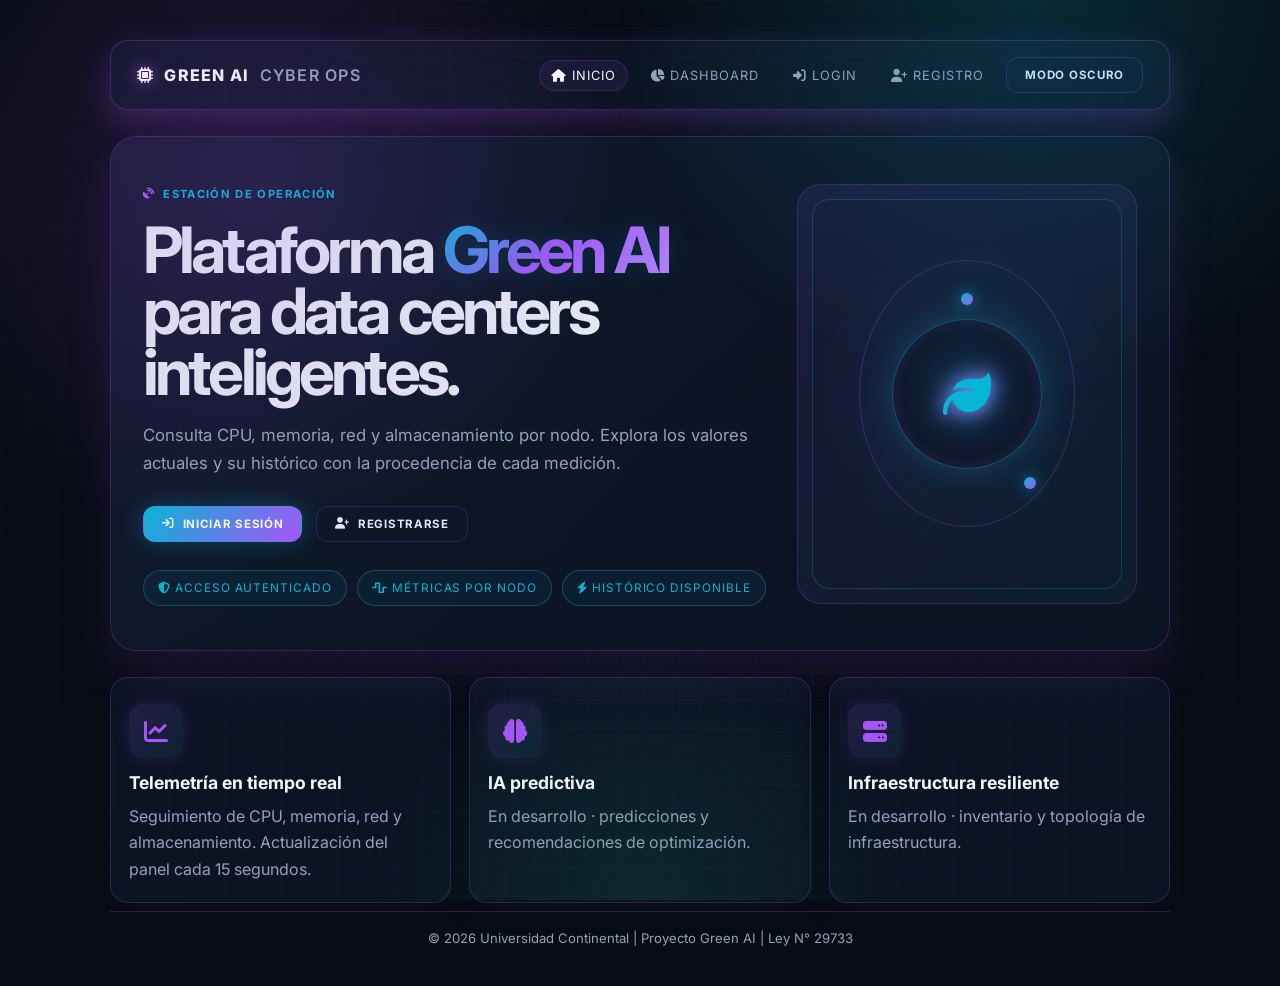
==== commit 8be107b9: "feat: adapt Frontend V2 design to authenticated monitoring" ====
--- a/index.html
+++ b/index.html
@@ -25,7 +25,7 @@
                 <a class="nav-link" href="dashboard.html"><i class="fa-solid fa-chart-pie"></i> Dashboard</a>
                 <a class="nav-link" href="login.html"><i class="fa-solid fa-right-to-bracket"></i> Login</a>
                 <a class="nav-link" href="register.html"><i class="fa-solid fa-user-plus"></i> Registro</a>
-                <button id="settings-btn" class="icon-btn settings-btn" type="button" aria-label="Configuración" title="Configuración"><i class="fa-solid fa-gear"></i></button>
+                <button id="theme-toggle" class="btn btn-secondary" type="button" role="switch" aria-checked="false" aria-label="Activar modo claro">Tema claro</button>
             </div>
         </nav>
 
@@ -36,8 +36,7 @@
                     <div class="eyebrow"><i class="fa-solid fa-satellite-dish"></i> Estación de operación</div>
                     <h1 class="hero-title">Plataforma <span class="highlight">Green AI</span> para data centers inteligentes.</h1>
                     <p class="hero-subtitle">
-                        Monitorea consumo energético, automatiza decisiones de optimización y protege la continuidad del servicio
-                        con métricas en tiempo real, IA predictiva y control de infraestructura cibernética.
+                        Consulta CPU, memoria, red y almacenamiento por nodo. Explora los valores actuales y su histórico con la procedencia de cada medición.
                     </p>
 
                     <div class="hero-actions">
@@ -46,9 +45,9 @@
                     </div>
 
                     <div class="hero-badges" aria-label="Indicadores de plataforma">
-                        <span class="hero-stat"><i class="fa-solid fa-shield-halved"></i> SLA protegido</span>
-                        <span class="hero-stat"><i class="fa-solid fa-wave-square"></i> 99.98% uptime</span>
-                        <span class="hero-stat"><i class="fa-solid fa-bolt"></i> 41% ahorro</span>
+                        <span class="hero-stat"><i class="fa-solid fa-shield-halved"></i> Acceso autenticado</span>
+                        <span class="hero-stat"><i class="fa-solid fa-wave-square"></i> Métricas por nodo</span>
+                        <span class="hero-stat"><i class="fa-solid fa-bolt"></i> Histórico disponible</span>
                     </div>
                 </div>
 
@@ -64,19 +63,19 @@
             <article class="feature-card">
                 <div class="feature-icon"><i class="fa-solid fa-chart-line"></i></div>
                 <h3>Telemetría en tiempo real</h3>
-                <p>Seguimiento continuo de CPU, RAM, temperatura y consumo eléctrico con lectura de eventos cada 10 segundos.</p>
+                <p>Seguimiento de CPU, memoria, red y almacenamiento. Actualización del panel cada 15 segundos.</p>
             </article>
 
             <article class="feature-card">
                 <div class="feature-icon"><i class="fa-solid fa-brain"></i></div>
                 <h3>IA predictiva</h3>
-                <p>Modelos de optimización para anticipar picos de carga, ajustar recursos y reducir consumo energético.</p>
+                <p>En desarrollo · predicciones y recomendaciones de optimización.</p>
             </article>
 
             <article class="feature-card">
                 <div class="feature-icon"><i class="fa-solid fa-server"></i></div>
                 <h3>Infraestructura resiliente</h3>
-                <p>Control de nodos, topología de red y estado del clúster con cada puerto y enlace monitoreado.</p>
+                <p>En desarrollo · inventario y topología de infraestructura.</p>
             </article>
         </section>
 
@@ -86,45 +85,6 @@
         </footer>
     </div>
 
-    <div id="settings-modal" class="modal-overlay" hidden>
-      <div class="settings-modal glass-panel" role="dialog" aria-modal="true" aria-labelledby="settings-title">
-        <div class="settings-head">
-          <div class="settings-title"><i class="fa-solid fa-gear"></i> <span id="settings-title">Configuración</span></div>
-          <button id="settings-close" class="settings-close" type="button" aria-label="Cerrar"><i class="fa-solid fa-xmark"></i></button>
-        </div>
-        <div class="settings-body">
-          <section class="settings-section">
-            <h3>Apariencia</h3>
-            <div class="theme-row">
-              <div class="theme-info">
-                <i class="fa-solid fa-circle-half-stroke"></i>
-                <div>
-                  <strong>Modo de interfaz</strong>
-                  <span>Alterna entre claro y oscuro</span>
-                </div>
-              </div>
-              <button id="theme-toggle" class="theme-switch" type="button" role="switch" aria-checked="false" aria-label="Cambiar tema">
-                <span class="theme-track"><i class="fa-solid fa-sun"></i><span class="theme-thumb"></span><i class="fa-solid fa-moon"></i></span>
-              </button>
-            </div>
-          </section>
-          <section class="settings-section">
-            <h3>Cuenta</h3>
-            <div class="account-card">
-              <div class="account-avatar"><i class="fa-solid fa-user"></i></div>
-              <div class="account-info">
-                <strong id="settings-user-name">Invitado</strong>
-                <span id="settings-user-email">No has iniciado sesión</span>
-                <span id="settings-user-role" class="tag cyan"></span>
-              </div>
-            </div>
-            <button id="settings-account-btn" class="btn btn-secondary action-btn" type="button">
-              <i class="fa-solid fa-right-to-bracket"></i> Iniciar sesión
-            </button>
-          </section>
-        </div>
-      </div>
-    </div>
-
+    <script src="appearance.js"></script>
 </body>
-</html>+</html>
--- a/styles.css
+++ b/styles.css
@@ -2371,4 +2371,4 @@
 @media (max-width: 560px) {
   .carousel-stats { display: none; }
   .settings-modal { max-height: 92vh; }
-}+}
